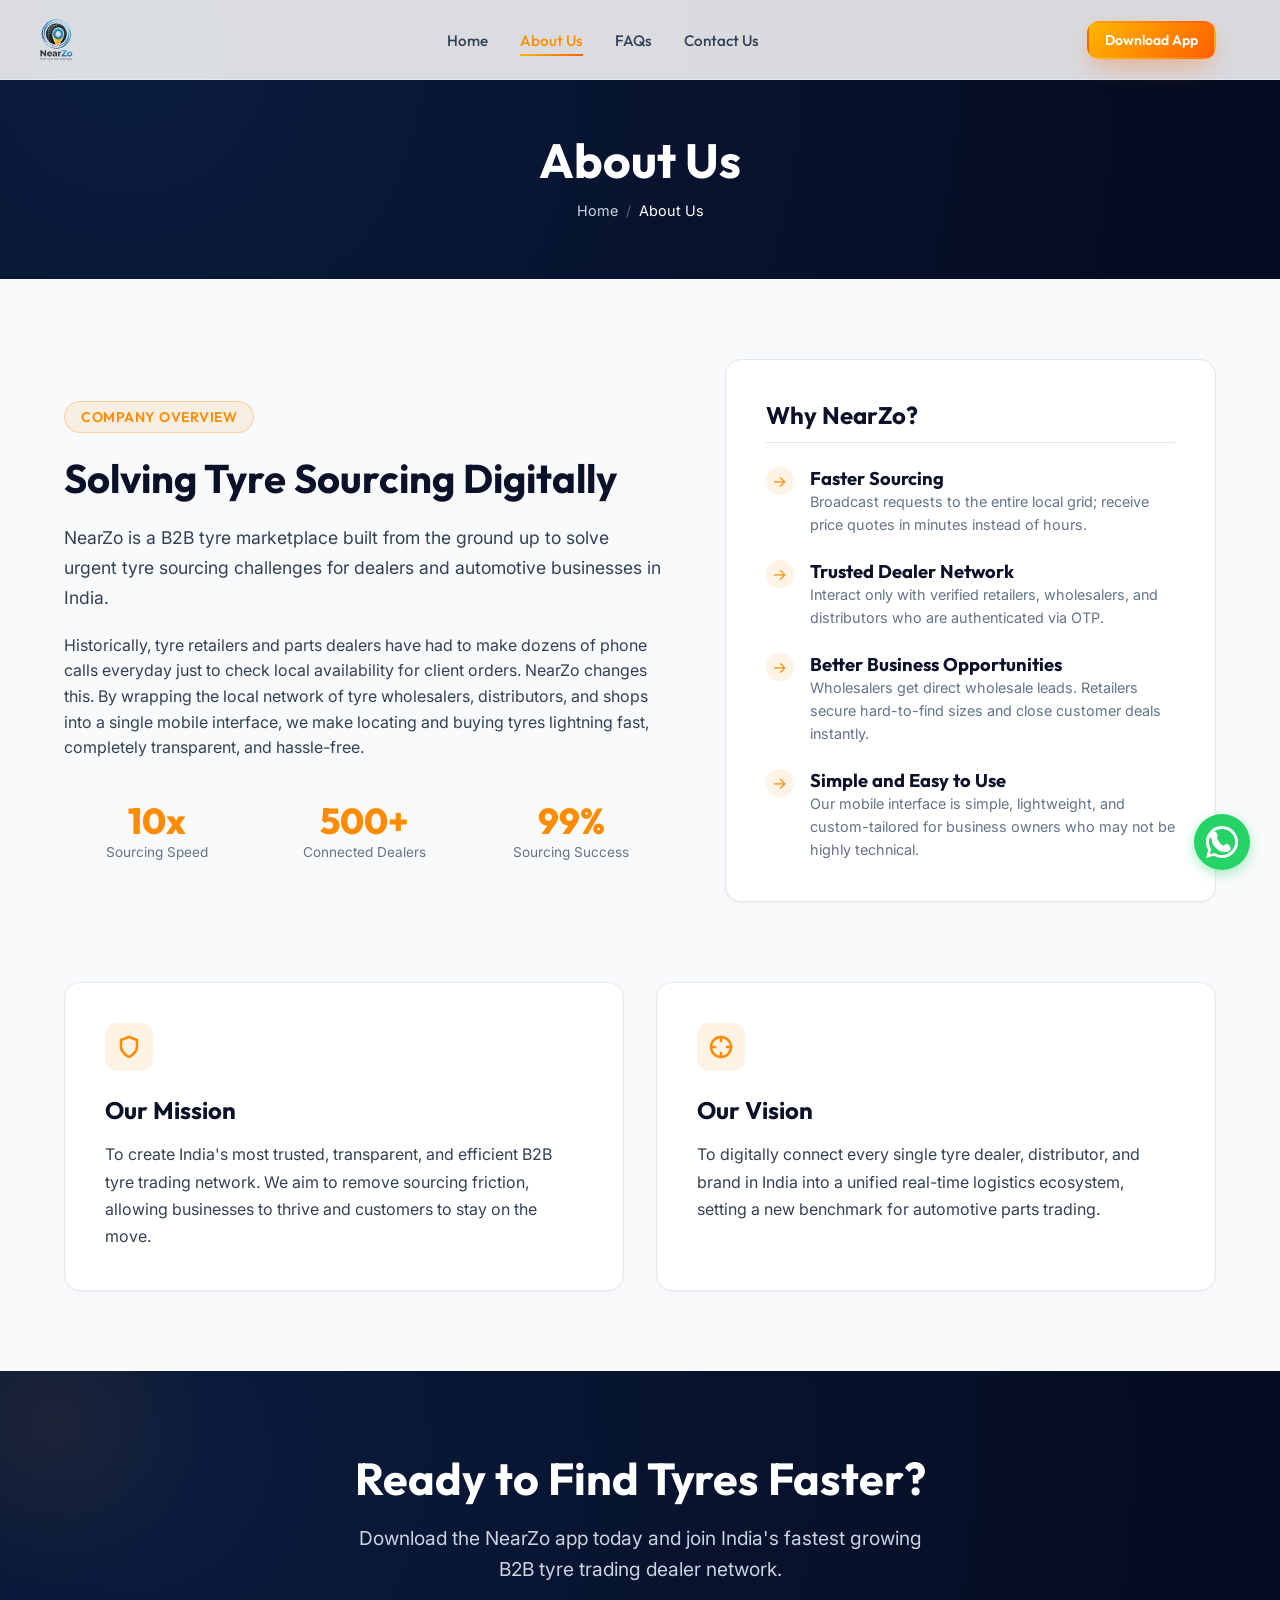
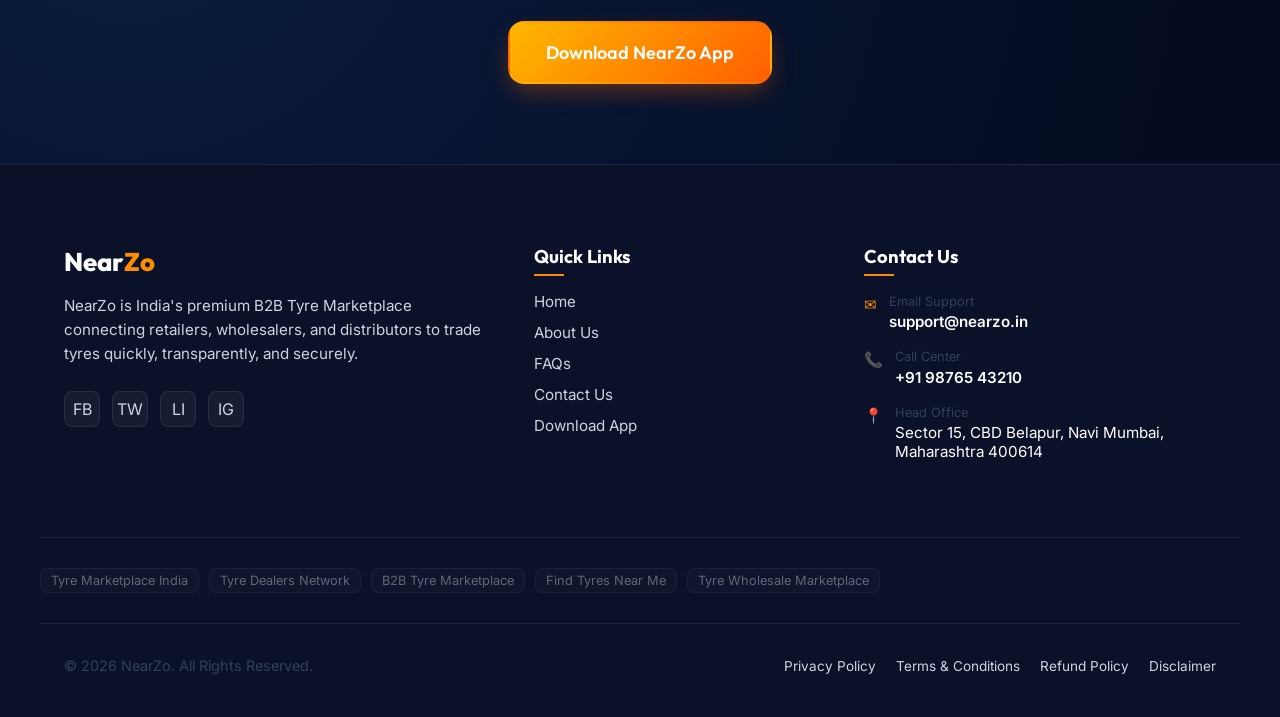
==== about.html @ 13059431 "Initial commit of NearZo B2B Tyre Marketplace website" ====
<!DOCTYPE html>
<html lang="en">
<head>
  <meta charset="UTF-8">
  <meta name="viewport" content="width=device-width, initial-scale=1.0">
  <title>About Us - NearZo B2B Tyre & Automotive Marketplace</title>
  
  <!-- SEO Meta Tags -->
  <meta name="description" content="Learn more about NearZo, India's most trusted B2B tyre trading marketplace. Read about our mission, vision, and how we are digitizing the tyre sourcing network.">
  <meta name="keywords" content="About NearZo, B2B Tyre Marketplace, Tyre Dealers Network, India Tyre Sourcing, Tyre Wholesalers India">
  <meta name="author" content="NearZo">
  
  <!-- Favicon -->
  <link rel="icon" type="image/png" href="assets/favicon.png">
  
  <!-- Stylesheets -->
  <link rel="stylesheet" href="style.css">
</head>
<body>

  <!-- Header Navigation -->
  <header>
    <div class="container header-container">
      <a href="index.html" class="logo-wrapper" id="logo-nav-link">
        <img src="assets/logo.png" alt="NearZo Logo" class="logo-img">
      </a>
      
      <!-- Desktop Navigation Menu -->
      <ul class="nav-menu">
        <li><a href="index.html" class="nav-link">Home</a></li>
        <li><a href="about.html" class="nav-link active">About Us</a></li>
        <li><a href="faq.html" class="nav-link">FAQs</a></li>
        <li><a href="contact.html" class="nav-link">Contact Us</a></li>
      </ul>
      
      <!-- CTA Action Buttons -->
      <div class="nav-actions">
        <a href="download.html" class="btn btn-primary btn-sm">Download App</a>
        <button class="hamburger" aria-label="Toggle Menu">
          <span></span>
          <span></span>
          <span></span>
        </button>
      </div>
    </div>
  </header>

  <!-- Mobile Drawer Menu Overlay -->
  <div class="overlay"></div>
  <div class="mobile-drawer">
    <ul class="mobile-nav">
      <li><a href="index.html" class="mobile-nav-link">Home</a></li>
      <li><a href="about.html" class="mobile-nav-link active">About Us</a></li>
      <li><a href="faq.html" class="mobile-nav-link">FAQs</a></li>
      <li><a href="contact.html" class="mobile-nav-link">Contact Us</a></li>
      <li><a href="privacy.html" class="mobile-nav-link">Privacy Policy</a></li>
      <li><a href="terms.html" class="mobile-nav-link">Terms & Conditions</a></li>
    </ul>
    <div class="mobile-actions">
      <a href="https://drive.google.com/file/d/1KY9a7E-q0NbKFfAXznCwFnb-aPPWeFNE/view?usp=sharing" target="_blank" class="btn btn-primary">Download APK</a>
      <a href="contact.html" class="btn btn-secondary">Register as Dealer</a>
    </div>
  </div>

  <!-- Page Header -->
  <section class="page-header">
    <div class="container">
      <h1>About Us</h1>
      <div class="page-breadcrumbs">
        <a href="index.html">Home</a>
        <span>/</span>
        <a href="about.html" style="color: #FFF; pointer-events: none;">About Us</a>
      </div>
    </div>
  </section>

  <!-- Subpage Main Content -->
  <section class="subpage-container">
    <div class="container">
      
      <!-- Overview Grid -->
      <div class="about-overview-grid">
        <div>
          <span class="badge">Company Overview</span>
          <h2 style="font-size:2.5rem; margin-bottom: 20px;">Solving Tyre Sourcing Digitally</h2>
          <p style="font-size: 1.1rem; margin-bottom: 20px; line-height: 1.7;">
            NearZo is a B2B tyre marketplace built from the ground up to solve urgent tyre sourcing challenges for dealers and automotive businesses in India.
          </p>
          <p style="color: var(--text-medium); margin-bottom: 24px;">
            Historically, tyre retailers and parts dealers have had to make dozens of phone calls everyday just to check local availability for client orders. NearZo changes this. By wrapping the local network of tyre wholesalers, distributors, and shops into a single mobile interface, we make locating and buying tyres lightning fast, completely transparent, and hassle-free.
          </p>
          
          <div class="about-stats">
            <div class="stat-item">
              <div class="stat-value">10x</div>
              <div class="stat-label">Sourcing Speed</div>
            </div>
            <div class="stat-item">
              <div class="stat-value">500+</div>
              <div class="stat-label">Connected Dealers</div>
            </div>
            <div class="stat-item">
              <div class="stat-value">99%</div>
              <div class="stat-label">Sourcing Success</div>
            </div>
          </div>
        </div>
        
        <!-- Core Values Box -->
        <div class="about-features-panel">
          <h3 style="font-size:1.5rem; margin-bottom: 24px; border-bottom: 1px solid var(--border-color); padding-bottom: 12px;">Why NearZo?</h3>
          <ul class="benefits-list">
            <li class="benefit-list-item">
              <div class="benefit-check" style="background-color: rgba(255, 140, 0, 0.1); color: var(--primary-orange);">→</div>
              <div class="benefit-text">
                <h4 style="font-family:'Outfit'; font-size:1.15rem; font-weight:700;">Faster Sourcing</h4>
                <p style="font-size: 0.9rem;">Broadcast requests to the entire local grid; receive price quotes in minutes instead of hours.</p>
              </div>
            </li>
            <li class="benefit-list-item">
              <div class="benefit-check" style="background-color: rgba(255, 140, 0, 0.1); color: var(--primary-orange);">→</div>
              <div class="benefit-text">
                <h4 style="font-family:'Outfit'; font-size:1.15rem; font-weight:700;">Trusted Dealer Network</h4>
                <p style="font-size: 0.9rem;">Interact only with verified retailers, wholesalers, and distributors who are authenticated via OTP.</p>
              </div>
            </li>
            <li class="benefit-list-item">
              <div class="benefit-check" style="background-color: rgba(255, 140, 0, 0.1); color: var(--primary-orange);">→</div>
              <div class="benefit-text">
                <h4 style="font-family:'Outfit'; font-size:1.15rem; font-weight:700;">Better Business Opportunities</h4>
                <p style="font-size: 0.9rem;">Wholesalers get direct wholesale leads. Retailers secure hard-to-find sizes and close customer deals instantly.</p>
              </div>
            </li>
            <li class="benefit-list-item">
              <div class="benefit-check" style="background-color: rgba(255, 140, 0, 0.1); color: var(--primary-orange);">→</div>
              <div class="benefit-text">
                <h4 style="font-family:'Outfit'; font-size:1.15rem; font-weight:700;">Simple and Easy to Use</h4>
                <p style="font-size: 0.9rem;">Our mobile interface is simple, lightweight, and custom-tailored for business owners who may not be highly technical.</p>
              </div>
            </li>
          </ul>
        </div>
      </div>
      
      <!-- Mission and Vision Grids -->
      <div class="vision-mission-grid">
        <!-- Mission Card -->
        <div class="vision-card">
          <div class="vision-card-icon">
            <svg width="24" height="24" viewBox="0 0 24 24" fill="none" stroke="currentColor" stroke-width="2.5" stroke-linecap="round" stroke-linejoin="round"><path d="M12 22s8-4 8-10V5l-8-3-8 3v7c0 6 8 10 8 10z"></path></svg>
          </div>
          <h3>Our Mission</h3>
          <p style="line-height:1.7; color: var(--text-medium);">
            To create India's most trusted, transparent, and efficient B2B tyre trading network. We aim to remove sourcing friction, allowing businesses to thrive and customers to stay on the move.
          </p>
        </div>
        
        <!-- Vision Card -->
        <div class="vision-card">
          <div class="vision-card-icon">
            <svg width="24" height="24" viewBox="0 0 24 24" fill="none" stroke="currentColor" stroke-width="2.5" stroke-linecap="round" stroke-linejoin="round"><circle cx="12" cy="12" r="10"></circle><line x1="22" y1="12" x2="18" y2="12"></line><line x1="6" y1="12" x2="2" y2="12"></line><line x1="12" y1="6" x2="12" y2="2"></line><line x1="12" y1="22" x2="12" y2="18"></line></svg>
          </div>
          <h3>Our Vision</h3>
          <p style="line-height:1.7; color: var(--text-medium);">
            To digitally connect every single tyre dealer, distributor, and brand in India into a unified real-time logistics ecosystem, setting a new benchmark for automotive parts trading.
          </p>
        </div>
      </div>
      
    </div>
  </section>

  <!-- Ready to Find Tyres Banner -->
  <section class="bottom-cta">
    <div class="container">
      <h2>Ready to Find Tyres Faster?</h2>
      <p>Download the NearZo app today and join India's fastest growing B2B tyre trading dealer network.</p>
      <a href="https://drive.google.com/file/d/1KY9a7E-q0NbKFfAXznCwFnb-aPPWeFNE/view?usp=sharing" target="_blank" class="btn btn-primary btn-lg">
        Download NearZo App
      </a>
    </div>
  </section>

  <!-- Footer -->
  <footer>
    <div class="container footer-grid">
      <div class="footer-col">
        <a href="index.html" class="logo-wrapper">
          <span style="font-family:'Outfit'; font-weight:800; color:#FFF; font-size:1.6rem;">Near<span style="color:var(--primary-orange);">Zo</span></span>
        </a>
        <p class="footer-desc">
          NearZo is India's premium B2B Tyre Marketplace connecting retailers, wholesalers, and distributors to trade tyres quickly, transparently, and securely.
        </p>
        <div class="footer-socials">
          <a href="#" class="social-icon" aria-label="Facebook">FB</a>
          <a href="#" class="social-icon" aria-label="Twitter">TW</a>
          <a href="#" class="social-icon" aria-label="LinkedIn">LI</a>
          <a href="#" class="social-icon" aria-label="Instagram">IG</a>
        </div>
      </div>
      
      <div class="footer-col">
        <h3>Quick Links</h3>
        <ul class="footer-links">
          <li class="footer-link"><a href="index.html">Home</a></li>
          <li class="footer-link"><a href="about.html">About Us</a></li>
          <li class="footer-link"><a href="faq.html">FAQs</a></li>
          <li class="footer-link"><a href="contact.html">Contact Us</a></li>
          <li class="footer-link"><a href="download.html">Download App</a></li>
        </ul>
      </div>
      
      <div class="footer-col">
        <h3>Contact Us</h3>
        <div class="footer-contact-item">
          <span class="footer-contact-icon">✉</span>
          <div>
            <p style="font-size: 0.8rem; margin:0;">Email Support</p>
            <a href="mailto:support@nearzo.in" style="font-size:0.95rem; font-weight:600; color:#FFF;">support@nearzo.in</a>
          </div>
        </div>
        <div class="footer-contact-item">
          <span class="footer-contact-icon">📞</span>
          <div>
            <p style="font-size: 0.8rem; margin:0;">Call Center</p>
            <a href="tel:+919876543210" style="font-size:0.95rem; font-weight:600; color:#FFF;">+91 98765 43210</a>
          </div>
        </div>
        <div class="footer-contact-item">
          <span class="footer-contact-icon">📍</span>
          <div>
            <p style="font-size: 0.8rem; margin:0;">Head Office</p>
            <span style="font-size:0.95rem; color:#FFF;">Sector 15, CBD Belapur, Navi Mumbai, Maharashtra 400614</span>
          </div>
        </div>
      </div>
    </div>
    
    <div class="container footer-seo-keywords">
      <span class="seo-tag">Tyre Marketplace India</span>
      <span class="seo-tag">Tyre Dealers Network</span>
      <span class="seo-tag">B2B Tyre Marketplace</span>
      <span class="seo-tag">Find Tyres Near Me</span>
      <span class="seo-tag">Tyre Wholesale Marketplace</span>
    </div>
    
    <div class="container footer-bottom">
      <p>© 2026 NearZo. All Rights Reserved.</p>
      <div class="footer-legal-inline">
        <a href="privacy.html" class="footer-link" style="font-size: 0.85rem;">Privacy Policy</a>
        <a href="terms.html" class="footer-link" style="font-size: 0.85rem;">Terms & Conditions</a>
        <a href="refund.html" class="footer-link" style="font-size: 0.85rem;">Refund Policy</a>
        <a href="disclaimer.html" class="footer-link" style="font-size: 0.85rem;">Disclaimer</a>
      </div>
    </div>
  </footer>

  <!-- Floating WhatsApp Chat Button -->
  <a href="https://wa.me/919876543210?text=Hi%20NearZo%2C%20I%20am%20interested%20in%20registering%20as%20a%20tyre%20dealer." class="whatsapp-chat-btn" target="_blank" aria-label="Chat with NearZo on WhatsApp">
    <svg width="32" height="32" viewBox="0 0 24 24" fill="currentColor" style="display:block; margin:auto;">
      <path d="M12 0a12 12 0 0 0-10.4 18l-1.6 6 6.1-1.6A12 12 0 1 0 12 0zm0 21.8a9.8 9.8 0 0 1-5-1.4l-.4-.2-3.7 1 1-3.6-.2-.4A9.8 9.8 0 1 1 12 21.8zm5.4-7.5c-.3-.2-1.7-.8-2-.9-.3-.1-.5-.2-.7.1-.2.3-.8 1-.9 1.2-.2.2-.3.2-.6.1A8 8 0 0 1 9.3 11c-.7-1.2-1.1-2.6-1.1-2.6.2-.2.5-.5.6-.7v-.6c-.1-.3-.7-1.7-1-2.3-.3-.6-.6-.5-.8-.5H6c-.2 0-.6.1-.9.4A2.7 2.7 0 0 0 4.2 9.6c0 1.9.9 3.8 1 4 0 .2 2.6 4.1 6.5 5.7h1.4c1 .3 2.1.2 2.8.1.7-.1 2-.8 2.3-1.6.3-.8.3-1.5.2-1.6 0-.2-.2-.3-.5-.4z"/>
    </svg>
  </a>

  <!-- Sticky Bottom Download Bar (Mobile Only) -->
  <div class="mobile-download-sticky-bar">
    <div class="sticky-bar-info">
      <div class="sticky-bar-icon">N</div>
      <div class="sticky-bar-text">
        <h4>NearZo App</h4>
        <p>Get instant wholesale quotes</p>
      </div>
    </div>
    <div class="sticky-bar-actions">
      <a href="https://drive.google.com/file/d/1KY9a7E-q0NbKFfAXznCwFnb-aPPWeFNE/view?usp=sharing" target="_blank" class="btn btn-primary btn-sm" style="padding: 8px 16px;">Get App</a>
      <button class="sticky-bar-close-btn" aria-label="Close download bar">×</button>
    </div>
  </div>

  <!-- Scripts -->
  <script src="main.js"></script>
</body>
</html>
---- style.css ----
/* 
   NearZo B2B Tyre Marketplace Website
   Core Style Sheet
   Designed for premium tech startup look.
*/

/* --- Google Fonts Import --- */
@import url('https://fonts.googleapis.com/css2?family=Inter:wght@300;400;500;600;700&family=Outfit:wght@400;500;600;700;800&display=swap');

/* --- Design Tokens --- */
:root {
  /* Colors */
  --primary-orange: #FF8C00;
  --primary-orange-hover: #FF6A00;
  --primary-orange-gradient: linear-gradient(135deg, #FFB800 0%, #FF5E00 100%);
  --secondary-amber: #FFA500;
  
  --dark-navy: #0A1128;
  --dark-navy-card: #121C3E;
  --dark-navy-card-hover: #182652;
  --dark-navy-light: #1E2D5A;
  
  --bg-light: #F8FAFC;
  --bg-white: #FFFFFF;
  --bg-card-light: #FFFFFF;
  
  --text-dark: #0F172A;
  --text-medium: #334155;
  --text-muted: #64748B;
  --text-light: #FFFFFF;
  --text-light-muted: #CBD5E1;
  
  --success: #10B981;
  --info: #3B82F6;
  
  /* Borders */
  --border-color: #E2E8F0;
  --border-light: rgba(255, 255, 255, 0.08);
  --border-orange: rgba(255, 140, 0, 0.3);
  
  /* Radii */
  --radius-lg: 16px;
  --radius-md: 12px;
  --radius-sm: 8px;
  --radius-full: 9999px;
  
  /* Shadows */
  --shadow-sm: 0 1px 2px 0 rgba(0, 0, 0, 0.05);
  --shadow-md: 0 4px 6px -1px rgba(0, 0, 0, 0.08), 0 2px 4px -1px rgba(0, 0, 0, 0.04);
  --shadow-lg: 0 10px 25px -5px rgba(0, 0, 0, 0.1), 0 8px 10px -6px rgba(0, 0, 0, 0.05);
  --shadow-orange: 0 10px 25px -5px rgba(255, 94, 0, 0.4);
  --shadow-dark: 0 20px 40px -15px rgba(0, 0, 0, 0.5);
  
  /* Transitions */
  --transition: all 0.3s cubic-bezier(0.4, 0, 0.2, 1);
  --transition-fast: all 0.15s ease;
  
  /* Layout */
  --container-width: 1200px;
  --header-height: 80px;
}

/* --- Base & Reset Rules --- */
*, *::before, *::after {
  box-sizing: border-box;
  margin: 0;
  padding: 0;
}

html {
  scroll-behavior: smooth;
  font-family: 'Inter', sans-serif;
  color: var(--text-dark);
  background-color: var(--bg-light);
  -webkit-font-smoothing: antialiased;
  -moz-osx-font-smoothing: grayscale;
}

body {
  min-height: 100vh;
  display: flex;
  flex-direction: column;
}

h1, h2, h3, h4, h5, h6 {
  font-family: 'Outfit', sans-serif;
  color: var(--dark-navy);
  font-weight: 700;
  line-height: 1.25;
}

p {
  line-height: 1.6;
  color: var(--text-medium);
}

a {
  text-decoration: none;
  color: inherit;
  transition: var(--transition-fast);
}

img, svg {
  max-width: 100%;
  height: auto;
  display: block;
}

/* Custom Scrollbar */
::-webkit-scrollbar {
  width: 10px;
}

::-webkit-scrollbar-track {
  background: var(--bg-light);
}

::-webkit-scrollbar-thumb {
  background: var(--text-muted);
  border-radius: var(--radius-full);
  border: 2px solid var(--bg-light);
}

::-webkit-scrollbar-thumb:hover {
  background: var(--primary-orange);
}

/* --- Utility Classes --- */
.container {
  width: 100%;
  max-width: var(--container-width);
  margin: 0 auto;
  padding: 0 24px;
}

.section-padding {
  padding: 100px 0;
}

@media (max-width: 768px) {
  .section-padding {
    padding: 60px 0;
  }
}

.text-center {
  text-align: center;
}

.gradient-text {
  background: var(--primary-orange-gradient);
  -webkit-background-clip: text;
  -webkit-text-fill-color: transparent;
  background-clip: text;
  display: inline-block;
}

.badge {
  display: inline-flex;
  align-items: center;
  gap: 8px;
  background-color: rgba(255, 140, 0, 0.1);
  color: var(--primary-orange);
  padding: 6px 16px;
  border-radius: var(--radius-full);
  font-family: 'Outfit', sans-serif;
  font-weight: 600;
  font-size: 0.875rem;
  letter-spacing: 0.5px;
  border: 1px solid var(--border-orange);
  margin-bottom: 20px;
  text-transform: uppercase;
}

/* Buttons */
.btn {
  display: inline-flex;
  align-items: center;
  justify-content: center;
  gap: 10px;
  padding: 14px 28px;
  font-family: 'Outfit', sans-serif;
  font-weight: 600;
  font-size: 1rem;
  border-radius: var(--radius-md);
  border: 2px solid transparent;
  cursor: pointer;
  transition: var(--transition);
  text-align: center;
}

.btn-primary {
  background: var(--primary-orange-gradient);
  color: var(--text-light);
  box-shadow: var(--shadow-orange);
}

.btn-primary:hover {
  transform: translateY(-2px);
  box-shadow: 0 12px 30px -5px rgba(255, 94, 0, 0.6);
}

.btn-secondary {
  background-color: transparent;
  border-color: var(--primary-orange);
  color: var(--primary-orange);
}

.btn-secondary:hover {
  background-color: rgba(255, 140, 0, 0.05);
  transform: translateY(-2px);
}

.btn-dark {
  background-color: var(--dark-navy);
  color: var(--text-light);
  border-color: var(--border-light);
}

.btn-dark:hover {
  background-color: var(--dark-navy-card-hover);
  transform: translateY(-2px);
}

.btn-outline-white {
  background-color: transparent;
  border-color: var(--text-light);
  color: var(--text-light);
}

.btn-outline-white:hover {
  background-color: var(--text-light);
  color: var(--dark-navy);
  transform: translateY(-2px);
}

.btn-sm {
  padding: 8px 16px;
  font-size: 0.875rem;
}

.btn-lg {
  padding: 18px 36px;
  font-size: 1.125rem;
  border-radius: var(--radius-lg);
}

/* --- Header & Navigation --- */
header {
  position: fixed;
  top: 0;
  left: 0;
  width: 100%;
  height: var(--header-height);
  background-color: rgba(255, 255, 255, 0.85);
  backdrop-filter: blur(12px);
  -webkit-backdrop-filter: blur(12px);
  border-bottom: 1px solid var(--border-color);
  z-index: 1000;
  transition: var(--transition);
}

header.scrolled {
  height: 70px;
  background-color: var(--bg-white);
  box-shadow: var(--shadow-md);
}

.header-container {
  display: flex;
  align-items: center;
  justify-content: space-between;
  height: 100%;
}

.logo-wrapper {
  display: flex;
  align-items: center;
  gap: 10px;
}

.logo-img {
  height: 125px;
  width: auto;
  margin: -35px -35px;
  object-fit: contain;
}

header.scrolled .logo-img {
  height: 110px;
  margin: -30px -30px;
}

.nav-menu {
  display: flex;
  align-items: center;
  gap: 32px;
  list-style: none;
}

.nav-link {
  font-family: 'Outfit', sans-serif;
  font-weight: 500;
  color: var(--text-medium);
  font-size: 0.95rem;
  position: relative;
}

.nav-link:hover, .nav-link.active {
  color: var(--primary-orange);
}

.nav-link::after {
  content: '';
  position: absolute;
  bottom: -6px;
  left: 0;
  width: 0;
  height: 2px;
  background: var(--primary-orange-gradient);
  transition: var(--transition);
}

.nav-link:hover::after, .nav-link.active::after {
  width: 100%;
}

.nav-actions {
  display: flex;
  align-items: center;
  gap: 16px;
}

/* Mobile Hamburger Menu */
.hamburger {
  display: none;
  flex-direction: column;
  justify-content: space-between;
  width: 24px;
  height: 18px;
  background: transparent;
  border: none;
  cursor: pointer;
  z-index: 1002;
}

.hamburger span {
  width: 100%;
  height: 2px;
  background-color: var(--dark-navy);
  border-radius: var(--radius-full);
  transition: var(--transition);
}

/* Sliding Mobile Navigation Drawer */
.mobile-drawer {
  position: fixed;
  top: 0;
  right: -100%;
  width: 80%;
  max-width: 380px;
  height: 100vh;
  background-color: var(--bg-white);
  box-shadow: -10px 0 30px rgba(0,0,0,0.15);
  z-index: 1001;
  padding: 100px 32px 40px;
  display: flex;
  flex-direction: column;
  justify-content: space-between;
  transition: right 0.4s cubic-bezier(0.4, 0, 0.2, 1);
}

.mobile-drawer.open {
  right: 0;
}

.mobile-nav {
  display: flex;
  flex-direction: column;
  gap: 24px;
  list-style: none;
}

.mobile-nav-link {
  font-family: 'Outfit', sans-serif;
  font-size: 1.25rem;
  font-weight: 600;
  color: var(--dark-navy);
  display: block;
}

.mobile-nav-link:hover, .mobile-nav-link.active {
  color: var(--primary-orange);
}

.mobile-actions {
  display: flex;
  flex-direction: column;
  gap: 16px;
}

.overlay {
  position: fixed;
  top: 0;
  left: 0;
  width: 100%;
  height: 100vh;
  background-color: rgba(10, 17, 40, 0.6);
  backdrop-filter: blur(4px);
  z-index: 1000;
  opacity: 0;
  visibility: hidden;
  transition: var(--transition);
}

.overlay.active {
  opacity: 1;
  visibility: visible;
}

/* Header Hamburger Animation */
.hamburger.open span:nth-child(1) {
  transform: translateY(8px) rotate(45deg);
}

.hamburger.open span:nth-child(2) {
  opacity: 0;
}

.hamburger.open span:nth-child(3) {
  transform: translateY(-8px) rotate(-45deg);
}

/* --- Hero Section --- */
.hero {
  position: relative;
  background: radial-gradient(circle at 10% 20%, rgba(10, 28, 62, 1) 0%, rgba(5, 12, 33, 1) 90.1%);
  padding-top: calc(var(--header-height) + 60px);
  padding-bottom: 100px;
  overflow: hidden;
}

.hero::before {
  content: '';
  position: absolute;
  top: -200px;
  right: -200px;
  width: 600px;
  height: 600px;
  background: radial-gradient(circle, rgba(255, 140, 0, 0.12) 0%, transparent 70%);
  border-radius: var(--radius-full);
  pointer-events: none;
}

.hero::after {
  content: '';
  position: absolute;
  bottom: -150px;
  left: -150px;
  width: 500px;
  height: 500px;
  background: radial-gradient(circle, rgba(255, 184, 0, 0.08) 0%, transparent 70%);
  border-radius: var(--radius-full);
  pointer-events: none;
}

.hero-grid {
  display: grid;
  grid-template-columns: 1.1fr 0.9fr;
  gap: 48px;
  align-items: center;
}

.hero-content {
  color: var(--text-light);
  z-index: 2;
}

.hero-tagline {
  color: var(--secondary-amber);
  font-weight: 600;
  text-transform: uppercase;
  letter-spacing: 1.5px;
  font-size: 0.875rem;
  margin-bottom: 16px;
  display: block;
}

.hero h1 {
  color: var(--text-light);
  font-size: 3.5rem;
  line-height: 1.15;
  margin-bottom: 24px;
}

.hero h1 span {
  position: relative;
}

.hero-subheading {
  font-size: 1.2rem;
  color: var(--text-light-muted);
  margin-bottom: 40px;
  max-width: 580px;
}

.hero-ctas {
  display: flex;
  gap: 16px;
  flex-wrap: wrap;
}

/* Pure CSS App Mockup (High Fidelity) */
.hero-visual {
  display: flex;
  justify-content: center;
  align-items: center;
  position: relative;
  z-index: 2;
}

.phone-mockup {
  width: 300px;
  height: 600px;
  background-color: #010101;
  border-radius: 40px;
  border: 10px solid #2d3748;
  box-shadow: var(--shadow-dark), 0 0 0 2px rgba(255, 255, 255, 0.1);
  position: relative;
  overflow: hidden;
  display: flex;
  flex-direction: column;
}

.phone-notch {
  width: 120px;
  height: 20px;
  background-color: #2d3748;
  position: absolute;
  top: 0;
  left: 50%;
  transform: translateX(-50%);
  border-bottom-left-radius: 12px;
  border-bottom-right-radius: 12px;
  z-index: 10;
}

.phone-screen {
  flex: 1;
  background-color: #0F172A;
  display: flex;
  flex-direction: column;
  padding: 30px 16px 16px;
  font-family: 'Inter', sans-serif;
  overflow: hidden;
  position: relative;
}

/* App Header */
.app-header {
  display: flex;
  align-items: center;
  justify-content: space-between;
  margin-bottom: 16px;
}

.app-logo {
  height: 20px;
}

.app-status {
  width: 8px;
  height: 8px;
  background-color: var(--success);
  border-radius: var(--radius-full);
  box-shadow: 0 0 8px var(--success);
}

/* App Sourcing Request Card */
.app-sourcing-card {
  background-color: #1E293B;
  border-radius: var(--radius-md);
  padding: 12px;
  border: 1px solid rgba(255, 255, 255, 0.08);
  margin-bottom: 12px;
}

.app-card-title {
  font-size: 0.75rem;
  color: var(--primary-orange);
  font-weight: 700;
  text-transform: uppercase;
  margin-bottom: 6px;
}

.app-tyre-details {
  font-family: 'Outfit', sans-serif;
  font-size: 0.95rem;
  color: var(--text-light);
  font-weight: 600;
  margin-bottom: 4px;
}

.app-tyre-meta {
  font-size: 0.7rem;
  color: var(--text-light-muted);
}

/* App Quote Items (Live updating effect) */
.app-quotes-list {
  display: flex;
  flex-direction: column;
  gap: 8px;
}

.app-quote-item {
  background-color: #121C3E;
  border-radius: var(--radius-sm);
  padding: 8px 10px;
  display: flex;
  align-items: center;
  justify-content: space-between;
  border: 1px solid rgba(255, 140, 0, 0.15);
  animation: appQuotePulse 4s infinite alternate;
}

.app-quote-item:nth-child(2) {
  animation-delay: 1.5s;
}

.app-quote-item:nth-child(3) {
  animation-delay: 3s;
}

.app-quote-left {
  display: flex;
  flex-direction: column;
}

.app-dealer-name {
  font-size: 0.75rem;
  font-weight: 600;
  color: var(--text-light);
}

.app-dealer-loc {
  font-size: 0.65rem;
  color: var(--text-light-muted);
}

.app-quote-right {
  text-align: right;
}

.app-price {
  font-size: 0.85rem;
  font-weight: 700;
  color: #FFA500;
}

.app-action-badge {
  font-size: 0.6rem;
  background-color: rgba(16, 185, 129, 0.2);
  color: #10B981;
  padding: 2px 6px;
  border-radius: 4px;
  font-weight: 600;
}

/* Decorative visual background circle */
.radar-bg {
  position: absolute;
  width: 440px;
  height: 440px;
  border: 1px dashed rgba(255, 140, 0, 0.25);
  border-radius: var(--radius-full);
  z-index: 1;
  animation: spin 60s linear infinite;
  display: flex;
  align-items: center;
  justify-content: center;
}

.radar-bg::after {
  content: '';
  width: 320px;
  height: 320px;
  border: 1px solid rgba(255, 255, 255, 0.08);
  border-radius: var(--radius-full);
}

/* Animations */
@keyframes spin {
  from { transform: rotate(0deg); }
  to { transform: rotate(360deg); }
}

@keyframes appQuotePulse {
  0% { transform: scale(1); border-color: rgba(255, 140, 0, 0.15); }
  50% { transform: scale(1.02); border-color: rgba(255, 140, 0, 0.5); box-shadow: 0 0 10px rgba(255, 140, 0, 0.2); }
  100% { transform: scale(1); border-color: rgba(255, 140, 0, 0.15); }
}

@media (max-width: 992px) {
  .hero {
    padding-top: calc(var(--header-height) + 40px);
    padding-bottom: 60px;
  }
  
  .hero-grid {
    grid-template-columns: 1fr;
    gap: 40px;
    text-align: center;
  }
  
  .hero-subheading {
    margin-left: auto;
    margin-right: auto;
  }
  
  .hero-ctas {
    justify-content: center;
  }
  
  .radar-bg {
    width: 340px;
    height: 340px;
  }
}

@media (max-width: 576px) {
  .hero h1 {
    font-size: 2.5rem;
  }
}

/* --- Features Section --- */
.features-section {
  background-color: var(--bg-white);
}

.section-header {
  max-width: 650px;
  margin: 0 auto 60px;
}

.section-header h2 {
  font-size: 2.5rem;
  margin-bottom: 16px;
}

.section-header p {
  color: var(--text-muted);
  font-size: 1.1rem;
}

.features-grid {
  display: grid;
  grid-template-columns: repeat(auto-fit, minmax(220px, 1fr));
  gap: 24px;
}

.feature-card {
  background-color: var(--bg-light);
  border: 1px solid var(--border-color);
  border-radius: var(--radius-lg);
  padding: 32px 24px;
  transition: var(--transition);
  height: 100%;
  position: relative;
  overflow: hidden;
}

.feature-card::before {
  content: '';
  position: absolute;
  top: 0;
  left: 0;
  width: 4px;
  height: 0;
  background: var(--primary-orange-gradient);
  transition: var(--transition);
}

.feature-card:hover {
  transform: translateY(-6px);
  box-shadow: var(--shadow-lg);
  border-color: transparent;
}

.feature-card:hover::before {
  height: 100%;
}

.feature-icon-wrapper {
  width: 56px;
  height: 56px;
  background: rgba(255, 140, 0, 0.1);
  color: var(--primary-orange);
  border-radius: var(--radius-md);
  display: flex;
  align-items: center;
  justify-content: center;
  margin-bottom: 24px;
  transition: var(--transition);
}

.feature-card:hover .feature-icon-wrapper {
  background: var(--primary-orange-gradient);
  color: var(--text-light);
  transform: scale(1.05);
}

.feature-card h3 {
  font-size: 1.25rem;
  margin-bottom: 12px;
}

.feature-card p {
  font-size: 0.95rem;
  color: var(--text-medium);
}

/* --- How It Works --- */
.how-it-works-section {
  background-color: var(--bg-light);
  position: relative;
}

.steps-timeline {
  display: grid;
  grid-template-columns: repeat(5, 1fr);
  gap: 24px;
  position: relative;
  margin-top: 40px;
}

.steps-timeline::before {
  content: '';
  position: absolute;
  top: 36px;
  left: 10%;
  width: 80%;
  height: 2px;
  background-color: var(--border-color);
  z-index: 1;
}

.step-item {
  position: relative;
  z-index: 2;
  text-align: center;
}

.step-number-badge {
  width: 48px;
  height: 48px;
  border-radius: var(--radius-full);
  background-color: var(--bg-white);
  border: 3px solid var(--border-color);
  color: var(--text-muted);
  font-family: 'Outfit', sans-serif;
  font-weight: 700;
  font-size: 1.25rem;
  display: flex;
  align-items: center;
  justify-content: center;
  margin: 0 auto 24px;
  transition: var(--transition);
}

.step-item:hover .step-number-badge {
  background: var(--primary-orange-gradient);
  color: var(--text-light);
  border-color: transparent;
  transform: scale(1.1);
  box-shadow: 0 0 0 6px rgba(255, 140, 0, 0.15);
}

.step-item h3 {
  font-size: 1.15rem;
  margin-bottom: 8px;
}

.step-item p {
  font-size: 0.9rem;
  color: var(--text-muted);
  padding: 0 8px;
}

@media (max-width: 992px) {
  .steps-timeline {
    grid-template-columns: 1fr;
    gap: 40px;
  }
  
  .steps-timeline::before {
    display: none;
  }
  
  .step-item {
    display: flex;
    text-align: left;
    gap: 20px;
    align-items: flex-start;
  }
  
  .step-number-badge {
    margin: 0;
    flex-shrink: 0;
  }
  
  .step-item h3 {
    margin-top: 8px;
  }
}

/* --- Benefits Section --- */
.benefits-section {
  background-color: var(--bg-white);
}

.benefits-layout {
  display: grid;
  grid-template-columns: 1fr 1fr;
  gap: 60px;
  align-items: center;
}

.benefits-visual {
  background: radial-gradient(circle at 10% 20%, rgba(10, 28, 62, 0.05) 0%, rgba(5, 12, 33, 0.02) 90.1%);
  border-radius: var(--radius-lg);
  padding: 40px;
  border: 1px solid var(--border-color);
}

.comparison-card {
  background-color: var(--bg-white);
  border-radius: var(--radius-md);
  padding: 24px;
  border-left: 4px solid var(--primary-orange);
  box-shadow: var(--shadow-md);
}

.comparison-item {
  display: flex;
  gap: 16px;
  margin-bottom: 20px;
}

.comparison-item:last-child {
  margin-bottom: 0;
}

.comparison-icon {
  flex-shrink: 0;
  width: 24px;
  height: 24px;
}

.benefits-list {
  display: flex;
  flex-direction: column;
  gap: 24px;
}

.benefit-list-item {
  display: flex;
  gap: 16px;
}

.benefit-check {
  width: 28px;
  height: 28px;
  background-color: rgba(16, 185, 129, 0.1);
  color: var(--success);
  border-radius: var(--radius-full);
  display: flex;
  align-items: center;
  justify-content: center;
  flex-shrink: 0;
}

.benefit-text h3 {
  font-size: 1.2rem;
  margin-bottom: 4px;
}

.benefit-text p {
  font-size: 0.95rem;
  color: var(--text-muted);
}

@media (max-width: 992px) {
  .benefits-layout {
    grid-template-columns: 1fr;
    gap: 40px;
  }
  .benefits-visual {
    order: 2;
  }
}

/* --- Coverage Section --- */
.coverage-section {
  background: var(--dark-navy);
  color: var(--text-light);
  overflow: hidden;
  position: relative;
}

.coverage-section h2, .coverage-section h3 {
  color: var(--text-light);
}

.coverage-grid {
  display: grid;
  grid-template-columns: 1fr 1fr;
  gap: 48px;
  align-items: center;
}

.coverage-cities {
  display: flex;
  flex-wrap: wrap;
  gap: 16px;
  margin: 32px 0;
}

.city-tag {
  background-color: rgba(255, 255, 255, 0.05);
  border: 1px solid var(--border-light);
  padding: 12px 24px;
  border-radius: var(--radius-full);
  font-family: 'Outfit', sans-serif;
  font-weight: 600;
  font-size: 1.1rem;
  transition: var(--transition);
  display: inline-flex;
  align-items: center;
  gap: 8px;
}

.city-tag::before {
  content: '';
  width: 8px;
  height: 8px;
  border-radius: var(--radius-full);
  background-color: var(--primary-orange);
  box-shadow: 0 0 8px var(--primary-orange);
}

.city-tag:hover {
  background-color: rgba(255, 140, 0, 0.1);
  border-color: var(--primary-orange);
  transform: scale(1.05);
}

.coverage-expansion {
  background-color: rgba(255, 184, 0, 0.08);
  border: 1px dashed rgba(255, 184, 0, 0.3);
  padding: 20px;
  border-radius: var(--radius-md);
  display: flex;
  align-items: center;
  gap: 16px;
  margin-top: 32px;
}

.radar-pulse-dot {
  position: relative;
  width: 16px;
  height: 16px;
  background-color: var(--secondary-amber);
  border-radius: var(--radius-full);
  flex-shrink: 0;
}

.radar-pulse-dot::after {
  content: '';
  position: absolute;
  width: 100%;
  height: 100%;
  background-color: var(--secondary-amber);
  border-radius: var(--radius-full);
  animation: pulse-ring 1.5s cubic-bezier(0.215, 0.610, 0.355, 1) infinite;
}

@keyframes pulse-ring {
  0% { transform: scale(0.35); opacity: 1; }
  100% { transform: scale(3); opacity: 0; }
}

.coverage-map-visual {
  display: flex;
  justify-content: center;
  position: relative;
}

/* Stylized Coverage Map Graphic */
.coverage-graphics-container {
  width: 100%;
  max-width: 420px;
  height: 320px;
  background: rgba(255, 255, 255, 0.02);
  border-radius: var(--radius-lg);
  border: 1px solid var(--border-light);
  position: relative;
  overflow: hidden;
}

.network-node {
  position: absolute;
  width: 10px;
  height: 10px;
  background-color: var(--primary-orange);
  border-radius: var(--radius-full);
}

.network-node-label {
  position: absolute;
  color: var(--text-light-muted);
  font-size: 0.65rem;
  font-weight: 500;
  transform: translateY(-16px);
  white-space: nowrap;
}

/* Lines connecting nodes */
.map-canvas-overlay {
  position: absolute;
  top: 0;
  left: 0;
  width: 100%;
  height: 100%;
  pointer-events: none;
}

@media (max-width: 992px) {
  .coverage-grid {
    grid-template-columns: 1fr;
    gap: 40px;
  }
}

/* --- Testimonials Section --- */
.testimonials-section {
  background-color: var(--bg-light);
}

.testimonials-grid {
  display: grid;
  grid-template-columns: repeat(auto-fit, minmax(320px, 1fr));
  gap: 32px;
}

.testimonial-card {
  background-color: var(--bg-white);
  border: 1px solid var(--border-color);
  border-radius: var(--radius-lg);
  padding: 36px;
  box-shadow: var(--shadow-sm);
  transition: var(--transition);
  display: flex;
  flex-direction: column;
  justify-content: space-between;
}

.testimonial-card:hover {
  transform: translateY(-4px);
  box-shadow: var(--shadow-md);
}

.testimonial-stars {
  display: flex;
  gap: 4px;
  color: #FFA500;
  margin-bottom: 20px;
}

.testimonial-quote {
  font-size: 1.05rem;
  line-height: 1.6;
  font-style: italic;
  margin-bottom: 24px;
  color: var(--text-medium);
}

.testimonial-author {
  display: flex;
  align-items: center;
  gap: 16px;
}

.author-avatar-placeholder {
  width: 48px;
  height: 48px;
  border-radius: var(--radius-full);
  background: var(--primary-orange-gradient);
  color: var(--text-light);
  display: flex;
  align-items: center;
  justify-content: center;
  font-weight: 700;
  font-family: 'Outfit', sans-serif;
}

.author-info h4 {
  font-size: 1rem;
  margin-bottom: 2px;
}

.author-info p {
  font-size: 0.85rem;
  color: var(--text-muted);
}

/* --- Bottom CTA Callout --- */
.bottom-cta {
  background: radial-gradient(circle at 10% 20%, rgba(10, 28, 62, 1) 0%, rgba(5, 12, 33, 1) 90.1%);
  padding: 80px 0;
  color: var(--text-light);
  position: relative;
  overflow: hidden;
  text-align: center;
}

.bottom-cta::before {
  content: '';
  position: absolute;
  top: -150px;
  left: -150px;
  width: 400px;
  height: 400px;
  background: radial-gradient(circle, rgba(255, 140, 0, 0.08) 0%, transparent 60%);
  border-radius: var(--radius-full);
}

.bottom-cta h2 {
  color: var(--text-light);
  font-size: 2.8rem;
  margin-bottom: 16px;
}

.bottom-cta p {
  color: var(--text-light-muted);
  font-size: 1.2rem;
  max-width: 600px;
  margin: 0 auto 36px;
}

/* --- General Page Headers (for subpages) --- */
.page-header {
  background: radial-gradient(circle at 10% 20%, rgba(10, 28, 62, 1) 0%, rgba(5, 12, 33, 1) 90.1%);
  padding: calc(var(--header-height) + 50px) 0 60px;
  color: var(--text-light);
  text-align: center;
}

.page-header h1 {
  color: var(--text-light);
  font-size: 3rem;
  margin-bottom: 12px;
}

.page-breadcrumbs {
  display: flex;
  justify-content: center;
  gap: 8px;
  color: var(--text-light-muted);
  font-size: 0.9rem;
}

.page-breadcrumbs a:hover {
  color: var(--primary-orange);
}

.page-breadcrumbs span {
  color: rgba(255, 255, 255, 0.3);
}

/* --- Subpage Content Layouts --- */
.subpage-container {
  padding: 80px 0;
  background-color: var(--bg-light);
}

/* About Us Layout */
.about-overview-grid {
  display: grid;
  grid-template-columns: 1.1fr 0.9fr;
  gap: 60px;
  align-items: center;
  margin-bottom: 80px;
}

.about-features-panel {
  background-color: var(--bg-white);
  border: 1px solid var(--border-color);
  border-radius: var(--radius-lg);
  padding: 40px;
  box-shadow: var(--shadow-sm);
}

.about-stats {
  display: grid;
  grid-template-columns: repeat(3, 1fr);
  gap: 20px;
  margin-top: 40px;
}

.stat-item {
  text-align: center;
}

.stat-value {
  font-family: 'Outfit', sans-serif;
  font-size: 2.25rem;
  font-weight: 800;
  color: var(--primary-orange);
  line-height: 1.1;
  margin-bottom: 4px;
}

.stat-label {
  font-size: 0.85rem;
  color: var(--text-muted);
}

.vision-mission-grid {
  display: grid;
  grid-template-columns: 1fr 1fr;
  gap: 32px;
}

.vision-card {
  background-color: var(--bg-white);
  border: 1px solid var(--border-color);
  border-radius: var(--radius-lg);
  padding: 40px;
  box-shadow: var(--shadow-sm);
}

.vision-card-icon {
  width: 48px;
  height: 48px;
  border-radius: var(--radius-md);
  background: rgba(255, 140, 0, 0.1);
  color: var(--primary-orange);
  display: flex;
  align-items: center;
  justify-content: center;
  margin-bottom: 24px;
}

.vision-card h3 {
  font-size: 1.5rem;
  margin-bottom: 16px;
}

@media (max-width: 992px) {
  .about-overview-grid {
    grid-template-columns: 1fr;
    gap: 40px;
  }
  .vision-mission-grid {
    grid-template-columns: 1fr;
  }
}

/* Contact Us Layout */
.contact-grid {
  display: grid;
  grid-template-columns: 1.1fr 0.9fr;
  gap: 48px;
}

.contact-card {
  background-color: var(--bg-white);
  border: 1px solid var(--border-color);
  border-radius: var(--radius-lg);
  padding: 40px;
  box-shadow: var(--shadow-sm);
}

.contact-card h2 {
  font-size: 1.75rem;
  margin-bottom: 24px;
}

/* Contact Form */
.form-group {
  margin-bottom: 20px;
}

.form-group label {
  display: block;
  font-weight: 600;
  font-size: 0.9rem;
  color: var(--text-medium);
  margin-bottom: 8px;
}

.form-control {
  width: 100%;
  padding: 12px 16px;
  border: 1px solid var(--border-color);
  border-radius: var(--radius-md);
  font-family: 'Inter', sans-serif;
  font-size: 0.95rem;
  outline: none;
  transition: var(--transition);
}

.form-control:focus {
  border-color: var(--primary-orange);
  box-shadow: 0 0 0 3px rgba(255, 140, 0, 0.12);
}

textarea.form-control {
  resize: vertical;
  min-height: 120px;
}

.contact-info-panel {
  display: flex;
  flex-direction: column;
  gap: 24px;
}

.contact-info-card {
  background-color: var(--bg-white);
  border: 1px solid var(--border-color);
  border-radius: var(--radius-lg);
  padding: 28px;
  box-shadow: var(--shadow-sm);
}

.contact-info-title {
  font-size: 1.15rem;
  margin-bottom: 16px;
}

.contact-info-list {
  display: flex;
  flex-direction: column;
  gap: 16px;
}

.contact-info-item {
  display: flex;
  gap: 16px;
  align-items: flex-start;
}

.contact-info-icon {
  width: 40px;
  height: 40px;
  border-radius: var(--radius-sm);
  background-color: rgba(255, 140, 0, 0.1);
  color: var(--primary-orange);
  display: flex;
  align-items: center;
  justify-content: center;
  flex-shrink: 0;
}

.contact-info-content h4 {
  font-size: 0.9rem;
  color: var(--text-muted);
  font-weight: 500;
  margin-bottom: 2px;
}

.contact-info-content p, .contact-info-content a {
  font-size: 1rem;
  color: var(--text-dark);
  font-weight: 600;
}

.contact-info-content a:hover {
  color: var(--primary-orange);
}

.contact-map-placeholder {
  height: 220px;
  background-color: var(--bg-white);
  border: 1px solid var(--border-color);
  border-radius: var(--radius-lg);
  overflow: hidden;
  position: relative;
  display: flex;
  align-items: center;
  justify-content: center;
  box-shadow: var(--shadow-sm);
}

.map-svg-mock {
  width: 100%;
  height: 100%;
  background-color: #E2E8F0;
  background-image: 
    radial-gradient(#CBD5E1 1.5px, transparent 1.5px),
    radial-gradient(#CBD5E1 1.5px, transparent 1.5px);
  background-size: 30px 30px;
  background-position: 0 0, 15px 15px;
  position: absolute;
  top: 0;
  left: 0;
}

.map-pin {
  position: relative;
  z-index: 2;
  text-align: center;
  cursor: pointer;
}

.map-pin-pulse {
  position: absolute;
  top: 50%;
  left: 50%;
  transform: translate(-50%, -50%);
  width: 60px;
  height: 60px;
  background-color: rgba(255, 140, 0, 0.2);
  border-radius: var(--radius-full);
  animation: pulse-ring 2s infinite;
}

.map-pin-label {
  background-color: var(--dark-navy);
  color: var(--text-light);
  padding: 6px 12px;
  border-radius: var(--radius-sm);
  font-size: 0.75rem;
  font-weight: 600;
  margin-top: 8px;
  display: inline-block;
  white-space: nowrap;
  box-shadow: var(--shadow-md);
}

@media (max-width: 992px) {
  .contact-grid {
    grid-template-columns: 1fr;
    gap: 40px;
  }
}

/* FAQ Accordion Styles */
.faq-list {
  max-width: 800px;
  margin: 0 auto;
  display: flex;
  flex-direction: column;
  gap: 16px;
}

.faq-item {
  background-color: var(--bg-white);
  border: 1px solid var(--border-color);
  border-radius: var(--radius-md);
  overflow: hidden;
  transition: var(--transition);
}

.faq-item:hover {
  border-color: var(--primary-orange);
}

.faq-trigger {
  width: 100%;
  padding: 20px 24px;
  background: transparent;
  border: none;
  outline: none;
  text-align: left;
  display: flex;
  justify-content: space-between;
  align-items: center;
  font-family: 'Outfit', sans-serif;
  font-weight: 600;
  font-size: 1.15rem;
  color: var(--dark-navy);
  cursor: pointer;
}

.faq-icon {
  width: 24px;
  height: 24px;
  color: var(--primary-orange);
  transition: transform 0.3s ease;
  flex-shrink: 0;
}

.faq-content {
  max-height: 0;
  overflow: hidden;
  transition: max-height 0.3s cubic-bezier(0, 1, 0, 1);
  padding: 0 24px;
}

.faq-content-inner {
  padding-bottom: 20px;
  color: var(--text-medium);
  line-height: 1.6;
}

/* FAQ Active state managed via JS */
.faq-item.active .faq-icon {
  transform: rotate(45deg);
}

.faq-item.active .faq-content {
  max-height: 1000px; /* high value for auto-height simulation */
  transition: max-height 0.4s cubic-bezier(1, 0, 1, 0);
}

/* Download App Page styles */
.download-page-grid {
  display: grid;
  grid-template-columns: 1.1fr 0.9fr;
  gap: 60px;
  align-items: center;
}

.download-app-mockups {
  display: flex;
  justify-content: center;
  gap: 20px;
}

.download-app-mockups .phone-mockup:nth-child(2) {
  margin-top: 40px;
}

.badge-store-links {
  display: flex;
  gap: 16px;
  margin-top: 32px;
  flex-wrap: wrap;
}

.badge-store-link {
  height: 52px;
  width: auto;
  border-radius: var(--radius-sm);
  transition: var(--transition);
}

.badge-store-link:hover {
  transform: translateY(-3px);
  box-shadow: var(--shadow-md);
}

.qr-code-card {
  background-color: var(--bg-white);
  border: 1px solid var(--border-color);
  border-radius: var(--radius-lg);
  padding: 24px;
  display: flex;
  align-items: center;
  gap: 20px;
  margin-top: 40px;
  max-width: 450px;
  box-shadow: var(--shadow-sm);
}

.qr-code-img {
  width: 90px;
  height: 90px;
  padding: 4px;
  border: 1px solid var(--border-color);
  background-color: var(--bg-white);
}

.qr-code-text h4 {
  font-size: 1rem;
  margin-bottom: 4px;
}

.qr-code-text p {
  font-size: 0.85rem;
  color: var(--text-muted);
}

@media (max-width: 992px) {
  .download-page-grid {
    grid-template-columns: 1fr;
    gap: 40px;
    text-align: center;
  }
  .download-app-mockups {
    order: 2;
  }
  .badge-store-links {
    justify-content: center;
  }
  .qr-code-card {
    margin: 40px auto 0;
  }
}

/* Legal Pages Styling (Privacy, Terms, Refund, Disclaimer) */
.legal-container {
  max-width: 850px;
  margin: 0 auto;
  background-color: var(--bg-white);
  border: 1px solid var(--border-color);
  border-radius: var(--radius-lg);
  padding: 48px;
  box-shadow: var(--shadow-sm);
}

.legal-meta {
  color: var(--text-muted);
  font-size: 0.9rem;
  margin-bottom: 32px;
  padding-bottom: 16px;
  border-bottom: 1px solid var(--border-color);
}

.legal-content h2 {
  font-size: 1.5rem;
  margin: 32px 0 16px;
}

.legal-content h3 {
  font-size: 1.2rem;
  margin: 24px 0 12px;
}

.legal-content p {
  margin-bottom: 16px;
  color: var(--text-medium);
}

.legal-content ul, .legal-content ol {
  margin-bottom: 24px;
  padding-left: 24px;
}

.legal-content li {
  margin-bottom: 8px;
  color: var(--text-medium);
  line-height: 1.6;
}

@media (max-width: 576px) {
  .legal-container {
    padding: 24px;
  }
}

/* --- Footer --- */
footer {
  background-color: var(--dark-navy);
  color: var(--text-light-muted);
  padding: 80px 0 40px;
  border-top: 1px solid var(--border-light);
  margin-top: auto;
}

.footer-grid {
  display: grid;
  grid-template-columns: 1.2fr 0.8fr 1fr;
  gap: 48px;
  margin-bottom: 60px;
}

.footer-col h3 {
  color: var(--text-light);
  font-size: 1.15rem;
  margin-bottom: 24px;
  position: relative;
}

.footer-col h3::after {
  content: '';
  position: absolute;
  bottom: -8px;
  left: 0;
  width: 30px;
  height: 2px;
  background-color: var(--primary-orange);
}

.footer-desc {
  font-size: 0.95rem;
  margin: 16px 0 24px;
  line-height: 1.6;
  color: var(--text-light-muted);
}

.footer-socials {
  display: flex;
  gap: 12px;
}

.social-icon {
  width: 36px;
  height: 36px;
  background-color: rgba(255, 255, 255, 0.05);
  border-radius: var(--radius-sm);
  display: flex;
  align-items: center;
  justify-content: center;
  color: var(--text-light-muted);
  transition: var(--transition);
  border: 1px solid var(--border-light);
}

.social-icon:hover {
  background-color: var(--primary-orange);
  color: var(--text-light);
  transform: translateY(-3px);
}

.footer-links {
  list-style: none;
  display: flex;
  flex-direction: column;
  gap: 12px;
}

.footer-link {
  font-size: 0.95rem;
}

.footer-link a:hover {
  color: var(--primary-orange);
  padding-left: 4px;
}

.footer-contact-item {
  display: flex;
  gap: 12px;
  margin-bottom: 16px;
  align-items: flex-start;
  font-size: 0.95rem;
}

.footer-contact-icon {
  color: var(--primary-orange);
  flex-shrink: 0;
  margin-top: 3px;
}

.footer-seo-keywords {
  border-top: 1px solid var(--border-light);
  padding: 30px 0;
  display: flex;
  flex-wrap: wrap;
  gap: 10px;
}

.seo-tag {
  font-size: 0.8rem;
  color: rgba(255,255,255,0.35);
  background: rgba(255,255,255,0.02);
  border: 1px solid rgba(255,255,255,0.05);
  padding: 4px 10px;
  border-radius: var(--radius-sm);
}

.footer-bottom {
  border-top: 1px solid var(--border-light);
  padding-top: 30px;
  display: flex;
  justify-content: space-between;
  align-items: center;
  font-size: 0.9rem;
}

.footer-legal-inline {
  display: flex;
  gap: 20px;
}

@media (max-width: 992px) {
  .footer-grid {
    grid-template-columns: 1fr;
    gap: 40px;
  }
  .footer-bottom {
    flex-direction: column;
    gap: 16px;
    text-align: center;
  }
  .footer-legal-inline {
    justify-content: center;
    flex-wrap: wrap;
  }
}

/* --- WhatsApp Chat Floating Button --- */
.whatsapp-chat-btn {
  position: fixed;
  bottom: 30px;
  right: 30px;
  width: 56px;
  height: 56px;
  background-color: #25D366;
  border-radius: var(--radius-full);
  display: flex;
  align-items: center;
  justify-content: center;
  color: var(--text-light);
  box-shadow: 0 4px 12px rgba(37, 211, 102, 0.4);
  z-index: 999;
  transition: var(--transition);
}

.whatsapp-chat-btn:hover {
  transform: scale(1.1) rotate(10deg);
  box-shadow: 0 6px 16px rgba(37, 211, 102, 0.6);
}

/* --- Sticky Bottom Download Bar (Mobile Only) --- */
.mobile-download-sticky-bar {
  display: none;
}

@media (max-width: 768px) {
  .mobile-download-sticky-bar {
    position: fixed;
    bottom: 0;
    left: 0;
    width: 100%;
    background-color: var(--dark-navy);
    border-top: 2px solid var(--primary-orange);
    padding: 12px 16px;
    z-index: 998;
    display: flex;
    align-items: center;
    justify-content: space-between;
    box-shadow: 0 -4px 15px rgba(0,0,0,0.3);
  }
  
  .sticky-bar-info {
    display: flex;
    align-items: center;
    gap: 10px;
  }
  
  .sticky-bar-icon {
    width: 36px;
    height: 36px;
    border-radius: var(--radius-sm);
    background: var(--primary-orange-gradient);
    color: var(--text-light);
    display: flex;
    align-items: center;
    justify-content: center;
    font-weight: 700;
    font-size: 0.9rem;
  }
  
  .sticky-bar-text h4 {
    color: var(--text-light);
    font-size: 0.9rem;
  }
  
  .sticky-bar-text p {
    color: var(--text-light-muted);
    font-size: 0.75rem;
  }
  
  .sticky-bar-actions {
    display: flex;
    align-items: center;
    gap: 12px;
  }
  
  .sticky-bar-close-btn {
    background: transparent;
    border: none;
    color: var(--text-light-muted);
    cursor: pointer;
    font-size: 1.25rem;
    display: flex;
    align-items: center;
    justify-content: center;
  }
}

/* Modal Toast Styles (Form Success notification) */
.toast-notification {
  position: fixed;
  top: -100px;
  left: 50%;
  transform: translateX(-50%);
  background-color: var(--success);
  color: var(--text-light);
  padding: 16px 32px;
  border-radius: var(--radius-full);
  font-family: 'Outfit', sans-serif;
  font-weight: 600;
  box-shadow: var(--shadow-lg);
  z-index: 2000;
  display: flex;
  align-items: center;
  gap: 10px;
  transition: top 0.4s cubic-bezier(0.175, 0.885, 0.32, 1.275);
}

.toast-notification.show {
  top: 30px;
}
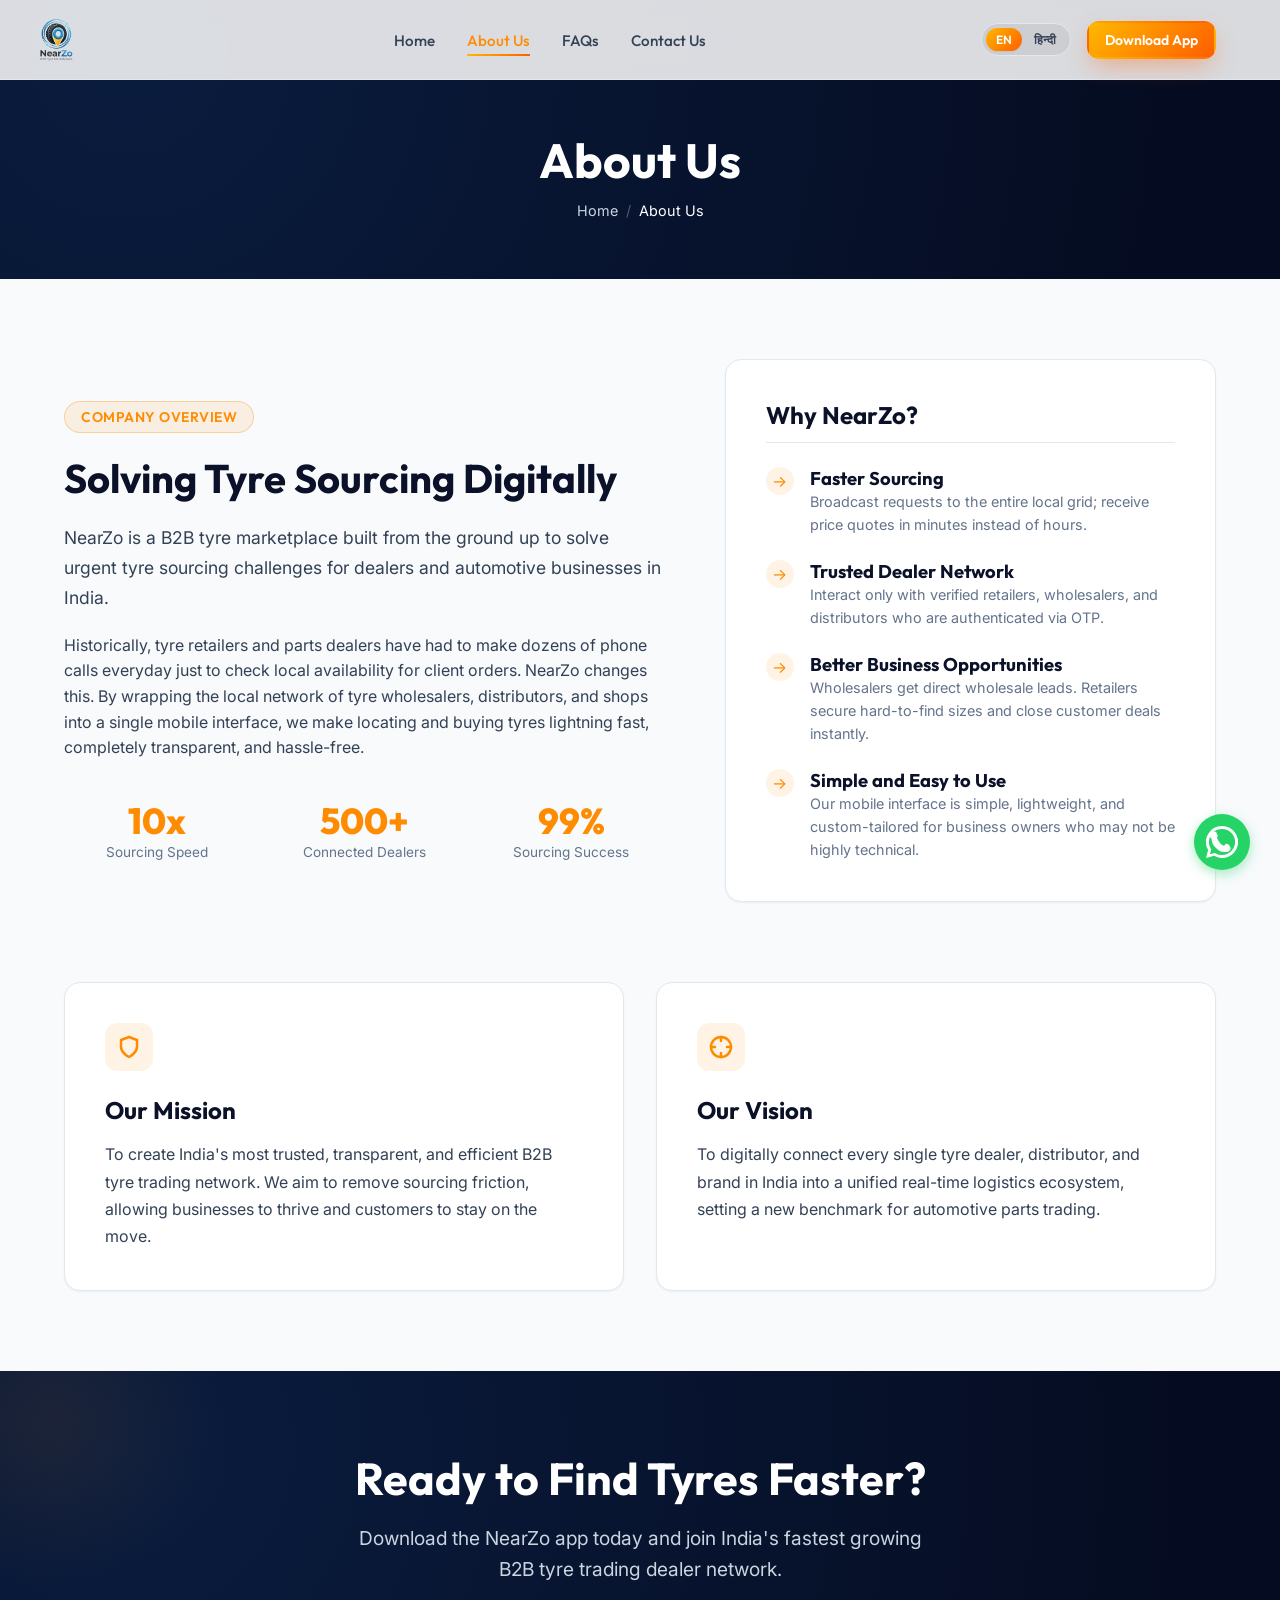
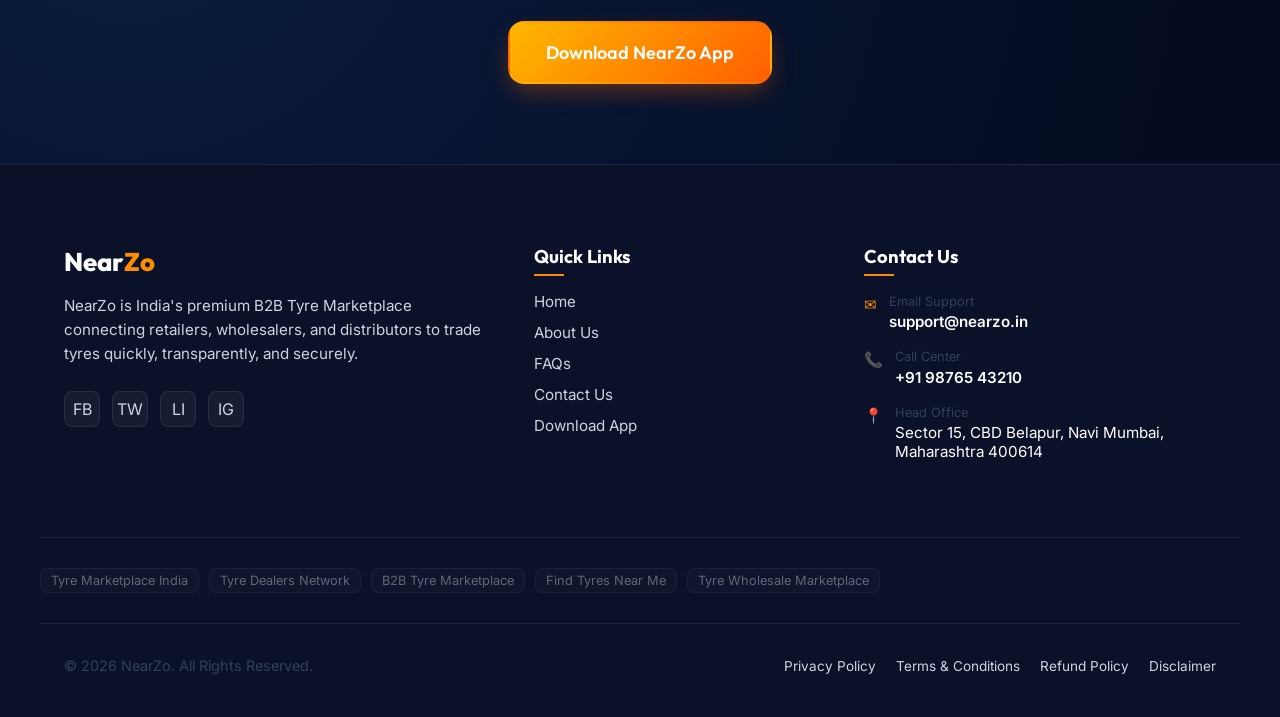
==== commit 1db4741c: "Add dynamic Hindi/English translation language switcher in header" ====
--- a/about.html
+++ b/about.html
@@ -27,15 +27,19 @@
       
       <!-- Desktop Navigation Menu -->
       <ul class="nav-menu">
-        <li><a href="index.html" class="nav-link">Home</a></li>
-        <li><a href="about.html" class="nav-link active">About Us</a></li>
-        <li><a href="faq.html" class="nav-link">FAQs</a></li>
-        <li><a href="contact.html" class="nav-link">Contact Us</a></li>
+        <li><a href="index.html" class="nav-link" data-translate="nav-home">Home</a></li>
+        <li><a href="about.html" class="nav-link active" data-translate="nav-about">About Us</a></li>
+        <li><a href="faq.html" class="nav-link" data-translate="nav-faq">FAQs</a></li>
+        <li><a href="contact.html" class="nav-link" data-translate="nav-contact">Contact Us</a></li>
       </ul>
       
       <!-- CTA Action Buttons -->
       <div class="nav-actions">
-        <a href="download.html" class="btn btn-primary btn-sm">Download App</a>
+        <div class="lang-switcher">
+          <button class="lang-btn lang-btn-en active">EN</button>
+          <button class="lang-btn lang-btn-hi">हिन्दी</button>
+        </div>
+        <a href="download.html" class="btn btn-primary btn-sm" data-translate="btn-download">Download App</a>
         <button class="hamburger" aria-label="Toggle Menu">
           <span></span>
           <span></span>
@@ -49,23 +53,29 @@
   <div class="overlay"></div>
   <div class="mobile-drawer">
     <ul class="mobile-nav">
-      <li><a href="index.html" class="mobile-nav-link">Home</a></li>
-      <li><a href="about.html" class="mobile-nav-link active">About Us</a></li>
-      <li><a href="faq.html" class="mobile-nav-link">FAQs</a></li>
-      <li><a href="contact.html" class="mobile-nav-link">Contact Us</a></li>
+      <li style="margin-bottom: 15px; padding: 0 4px;">
+        <div class="lang-switcher" style="width: 100%; display: flex; justify-content: space-around;">
+          <button class="lang-btn mobile-lang-btn-en active" style="flex: 1;">English</button>
+          <button class="lang-btn mobile-lang-btn-hi" style="flex: 1;">हिन्दी</button>
+        </div>
+      </li>
+      <li><a href="index.html" class="mobile-nav-link" data-translate="nav-home">Home</a></li>
+      <li><a href="about.html" class="mobile-nav-link active" data-translate="nav-about">About Us</a></li>
+      <li><a href="faq.html" class="mobile-nav-link" data-translate="nav-faq">FAQs</a></li>
+      <li><a href="contact.html" class="mobile-nav-link" data-translate="nav-contact">Contact Us</a></li>
       <li><a href="privacy.html" class="mobile-nav-link">Privacy Policy</a></li>
       <li><a href="terms.html" class="mobile-nav-link">Terms & Conditions</a></li>
     </ul>
     <div class="mobile-actions">
-      <a href="https://drive.google.com/file/d/1KY9a7E-q0NbKFfAXznCwFnb-aPPWeFNE/view?usp=sharing" target="_blank" class="btn btn-primary">Download APK</a>
-      <a href="contact.html" class="btn btn-secondary">Register as Dealer</a>
+      <a href="https://drive.google.com/file/d/1KY9a7E-q0NbKFfAXznCwFnb-aPPWeFNE/view?usp=sharing" target="_blank" class="btn btn-primary" data-translate="btn-download-apk">Download APK</a>
+      <a href="contact.html" class="btn btn-secondary" data-translate="btn-register">Register as Dealer</a>
     </div>
   </div>
 
   <!-- Page Header -->
   <section class="page-header">
     <div class="container">
-      <h1>About Us</h1>
+      <h1 data-translate="about-header-title">About Us</h1>
       <div class="page-breadcrumbs">
         <a href="index.html">Home</a>
         <span>/</span>
@@ -81,27 +91,23 @@
       <!-- Overview Grid -->
       <div class="about-overview-grid">
         <div>
-          <span class="badge">Company Overview</span>
+          <span class="badge" data-translate="about-over-badge">Company Overview</span>
           <h2 style="font-size:2.5rem; margin-bottom: 20px;">Solving Tyre Sourcing Digitally</h2>
-          <p style="font-size: 1.1rem; margin-bottom: 20px; line-height: 1.7;">
-            NearZo is a B2B tyre marketplace built from the ground up to solve urgent tyre sourcing challenges for dealers and automotive businesses in India.
-          </p>
-          <p style="color: var(--text-medium); margin-bottom: 24px;">
-            Historically, tyre retailers and parts dealers have had to make dozens of phone calls everyday just to check local availability for client orders. NearZo changes this. By wrapping the local network of tyre wholesalers, distributors, and shops into a single mobile interface, we make locating and buying tyres lightning fast, completely transparent, and hassle-free.
-          </p>
+          <p style="font-size: 1.1rem; margin-bottom: 20px; line-height: 1.7;" data-translate="about-over-p1">NearZo is a B2B tyre marketplace built from the ground up to solve urgent tyre sourcing challenges for dealers and automotive businesses in India.</p>
+          <p style="color: var(--text-medium); margin-bottom: 24px;" data-translate="about-over-p2">Historically, tyre retailers and parts dealers have had to make dozens of phone calls everyday just to check local availability for client orders. NearZo changes this. By wrapping the local network of tyre wholesalers, distributors, and shops into a single mobile interface, we make locating and buying tyres lightning fast, completely transparent, and hassle-free.</p>
           
           <div class="about-stats">
             <div class="stat-item">
               <div class="stat-value">10x</div>
-              <div class="stat-label">Sourcing Speed</div>
+              <div class="stat-label" data-translate="about-stat-1-label">Sourcing Speed</div>
             </div>
             <div class="stat-item">
               <div class="stat-value">500+</div>
-              <div class="stat-label">Connected Dealers</div>
+              <div class="stat-label" data-translate="about-stat-2-label">Connected Dealers</div>
             </div>
             <div class="stat-item">
               <div class="stat-value">99%</div>
-              <div class="stat-label">Sourcing Success</div>
+              <div class="stat-label" data-translate="about-stat-3-label">Sourcing Success</div>
             </div>
           </div>
         </div>
@@ -113,29 +119,29 @@
             <li class="benefit-list-item">
               <div class="benefit-check" style="background-color: rgba(255, 140, 0, 0.1); color: var(--primary-orange);">→</div>
               <div class="benefit-text">
-                <h4 style="font-family:'Outfit'; font-size:1.15rem; font-weight:700;">Faster Sourcing</h4>
-                <p style="font-size: 0.9rem;">Broadcast requests to the entire local grid; receive price quotes in minutes instead of hours.</p>
-              </div>
-            </li>
-            <li class="benefit-list-item">
-              <div class="benefit-check" style="background-color: rgba(255, 140, 0, 0.1); color: var(--primary-orange);">→</div>
-              <div class="benefit-text">
-                <h4 style="font-family:'Outfit'; font-size:1.15rem; font-weight:700;">Trusted Dealer Network</h4>
-                <p style="font-size: 0.9rem;">Interact only with verified retailers, wholesalers, and distributors who are authenticated via OTP.</p>
-              </div>
-            </li>
-            <li class="benefit-list-item">
-              <div class="benefit-check" style="background-color: rgba(255, 140, 0, 0.1); color: var(--primary-orange);">→</div>
-              <div class="benefit-text">
-                <h4 style="font-family:'Outfit'; font-size:1.15rem; font-weight:700;">Better Business Opportunities</h4>
-                <p style="font-size: 0.9rem;">Wholesalers get direct wholesale leads. Retailers secure hard-to-find sizes and close customer deals instantly.</p>
-              </div>
-            </li>
-            <li class="benefit-list-item">
-              <div class="benefit-check" style="background-color: rgba(255, 140, 0, 0.1); color: var(--primary-orange);">→</div>
-              <div class="benefit-text">
-                <h4 style="font-family:'Outfit'; font-size:1.15rem; font-weight:700;">Simple and Easy to Use</h4>
-                <p style="font-size: 0.9rem;">Our mobile interface is simple, lightweight, and custom-tailored for business owners who may not be highly technical.</p>
+                <h4 style="font-family:'Outfit'; font-size:1.15rem; font-weight:700;" data-translate="about-why-1-title">Faster Sourcing</h4>
+                <p style="font-size: 0.9rem;" data-translate="about-why-1-desc">Broadcast requests to the entire local grid; receive price quotes in minutes instead of hours.</p>
+              </div>
+            </li>
+            <li class="benefit-list-item">
+              <div class="benefit-check" style="background-color: rgba(255, 140, 0, 0.1); color: var(--primary-orange);">→</div>
+              <div class="benefit-text">
+                <h4 style="font-family:'Outfit'; font-size:1.15rem; font-weight:700;" data-translate="about-why-2-title">Trusted Dealer Network</h4>
+                <p style="font-size: 0.9rem;" data-translate="about-why-2-desc">Interact only with verified retailers, wholesalers, and distributors who are authenticated via OTP.</p>
+              </div>
+            </li>
+            <li class="benefit-list-item">
+              <div class="benefit-check" style="background-color: rgba(255, 140, 0, 0.1); color: var(--primary-orange);">→</div>
+              <div class="benefit-text">
+                <h4 style="font-family:'Outfit'; font-size:1.15rem; font-weight:700;" data-translate="about-why-3-title">Better Business Opportunities</h4>
+                <p style="font-size: 0.9rem;" data-translate="about-why-3-desc">Wholesalers get direct wholesale leads. Retailers secure hard-to-find sizes and close customer deals instantly.</p>
+              </div>
+            </li>
+            <li class="benefit-list-item">
+              <div class="benefit-check" style="background-color: rgba(255, 140, 0, 0.1); color: var(--primary-orange);">→</div>
+              <div class="benefit-text">
+                <h4 style="font-family:'Outfit'; font-size:1.15rem; font-weight:700;" data-translate="about-why-4-title">Simple and Easy to Use</h4>
+                <p style="font-size: 0.9rem;" data-translate="about-why-4-desc">Our mobile interface is simple, lightweight, and custom-tailored for business owners who may not be highly technical.</p>
               </div>
             </li>
           </ul>
@@ -149,10 +155,8 @@
           <div class="vision-card-icon">
             <svg width="24" height="24" viewBox="0 0 24 24" fill="none" stroke="currentColor" stroke-width="2.5" stroke-linecap="round" stroke-linejoin="round"><path d="M12 22s8-4 8-10V5l-8-3-8 3v7c0 6 8 10 8 10z"></path></svg>
           </div>
-          <h3>Our Mission</h3>
-          <p style="line-height:1.7; color: var(--text-medium);">
-            To create India's most trusted, transparent, and efficient B2B tyre trading network. We aim to remove sourcing friction, allowing businesses to thrive and customers to stay on the move.
-          </p>
+          <h3 data-translate="about-mission-title">Our Mission</h3>
+          <p style="line-height:1.7; color: var(--text-medium);" data-translate="about-mission-desc">To create India's most trusted, transparent, and efficient B2B tyre trading network. We aim to remove sourcing friction, allowing businesses to thrive and customers to stay on the move.</p>
         </div>
         
         <!-- Vision Card -->
@@ -160,10 +164,8 @@
           <div class="vision-card-icon">
             <svg width="24" height="24" viewBox="0 0 24 24" fill="none" stroke="currentColor" stroke-width="2.5" stroke-linecap="round" stroke-linejoin="round"><circle cx="12" cy="12" r="10"></circle><line x1="22" y1="12" x2="18" y2="12"></line><line x1="6" y1="12" x2="2" y2="12"></line><line x1="12" y1="6" x2="12" y2="2"></line><line x1="12" y1="22" x2="12" y2="18"></line></svg>
           </div>
-          <h3>Our Vision</h3>
-          <p style="line-height:1.7; color: var(--text-medium);">
-            To digitally connect every single tyre dealer, distributor, and brand in India into a unified real-time logistics ecosystem, setting a new benchmark for automotive parts trading.
-          </p>
+          <h3 data-translate="about-vision-title">Our Vision</h3>
+          <p style="line-height:1.7; color: var(--text-medium);" data-translate="about-vision-desc">To digitally connect every single tyre dealer, distributor, and brand in India into a unified real-time logistics ecosystem, setting a new benchmark for automotive parts trading.</p>
         </div>
       </div>
       
--- a/style.css
+++ b/style.css
@@ -2008,3 +2008,51 @@
 .toast-notification.show {
   top: 30px;
 }
+
+/* --- Language Switcher Toggle Pill --- */
+.lang-switcher {
+  display: inline-flex;
+  background-color: rgba(0, 0, 0, 0.06);
+  border: 1px solid var(--border-color);
+  padding: 4px;
+  border-radius: var(--radius-full);
+  gap: 2px;
+  align-items: center;
+}
+
+header.scrolled .lang-switcher {
+  background-color: rgba(0, 0, 0, 0.04);
+}
+
+.lang-btn {
+  background: transparent;
+  border: none;
+  font-family: 'Outfit', sans-serif;
+  font-weight: 600;
+  font-size: 0.75rem;
+  padding: 4px 10px;
+  border-radius: var(--radius-full);
+  cursor: pointer;
+  color: var(--text-medium);
+  transition: var(--transition-fast);
+  display: flex;
+  align-items: center;
+  justify-content: center;
+}
+
+.lang-btn.active {
+  background: var(--primary-orange-gradient);
+  color: var(--text-light);
+  box-shadow: var(--shadow-sm);
+}
+
+.lang-btn:hover:not(.active) {
+  color: var(--primary-orange);
+}
+
+@media (max-width: 992px) {
+  .lang-switcher {
+    margin-right: 10px;
+  }
+}
+
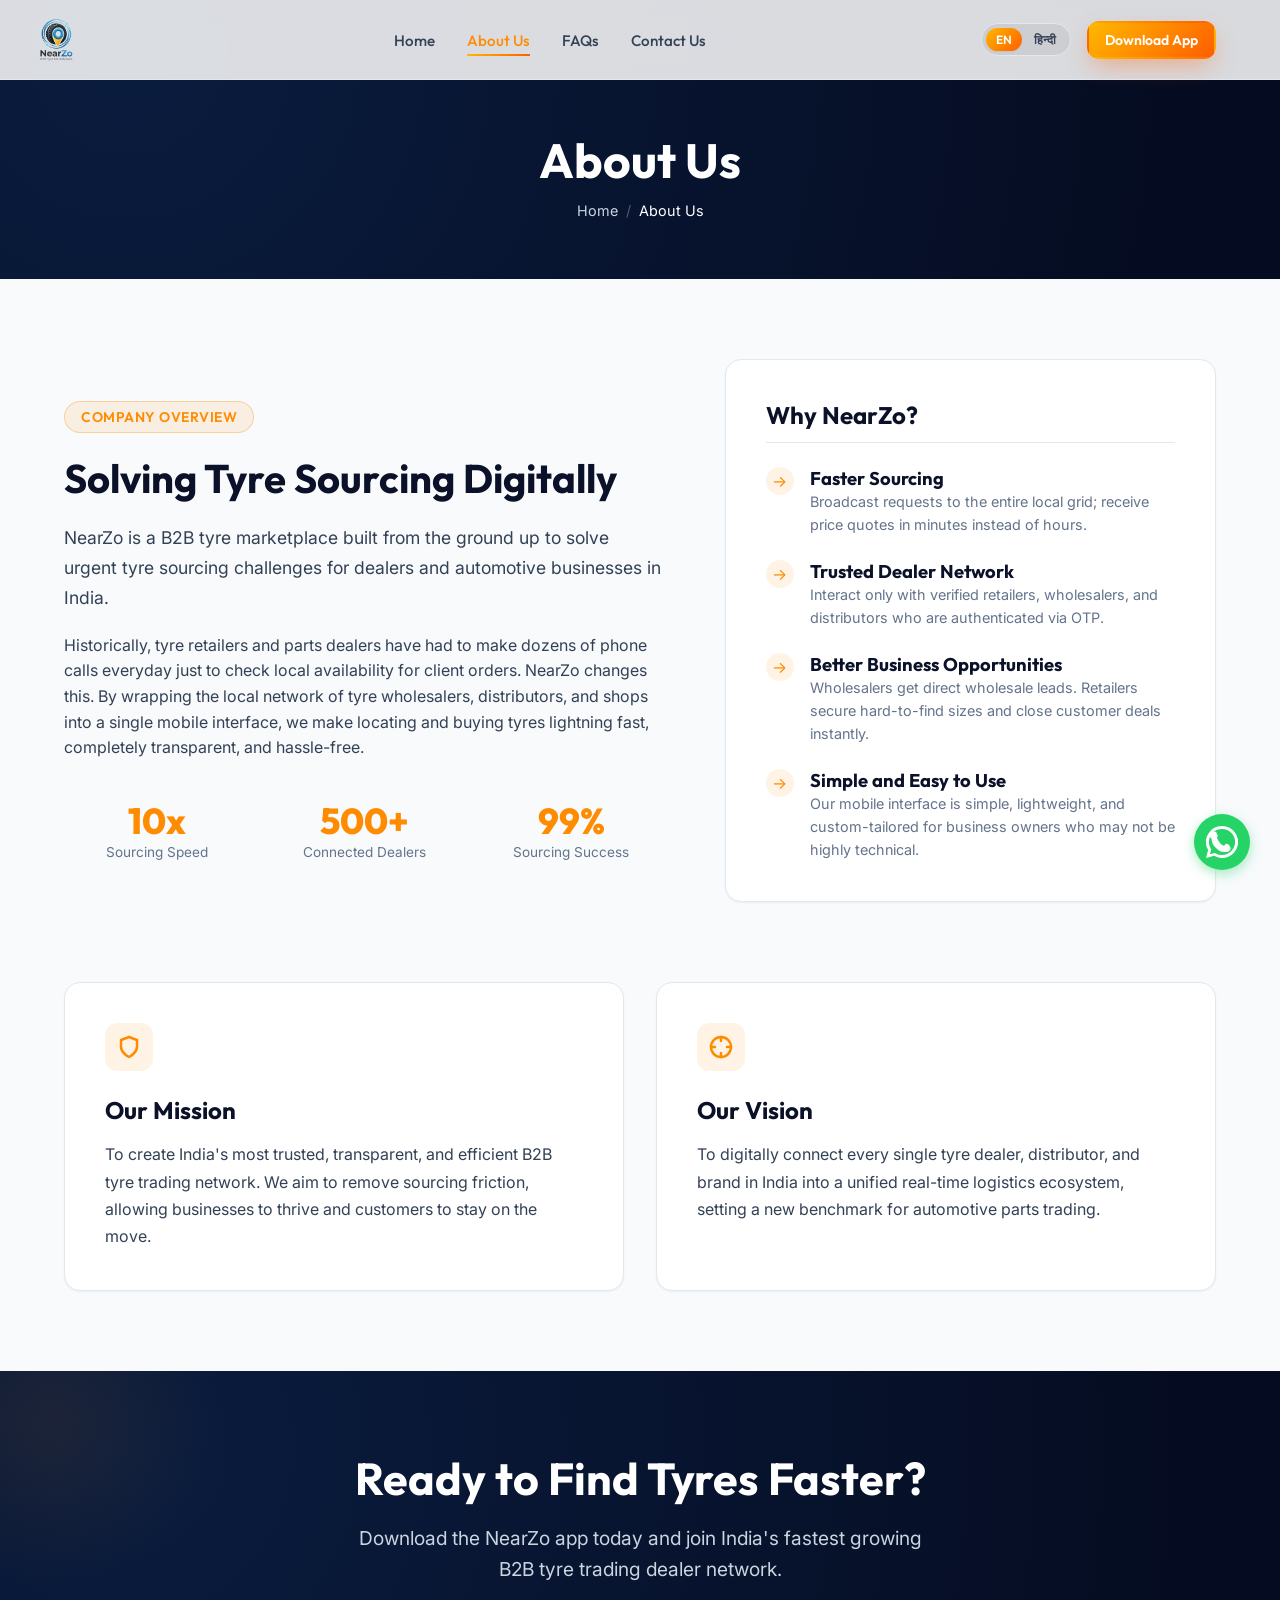
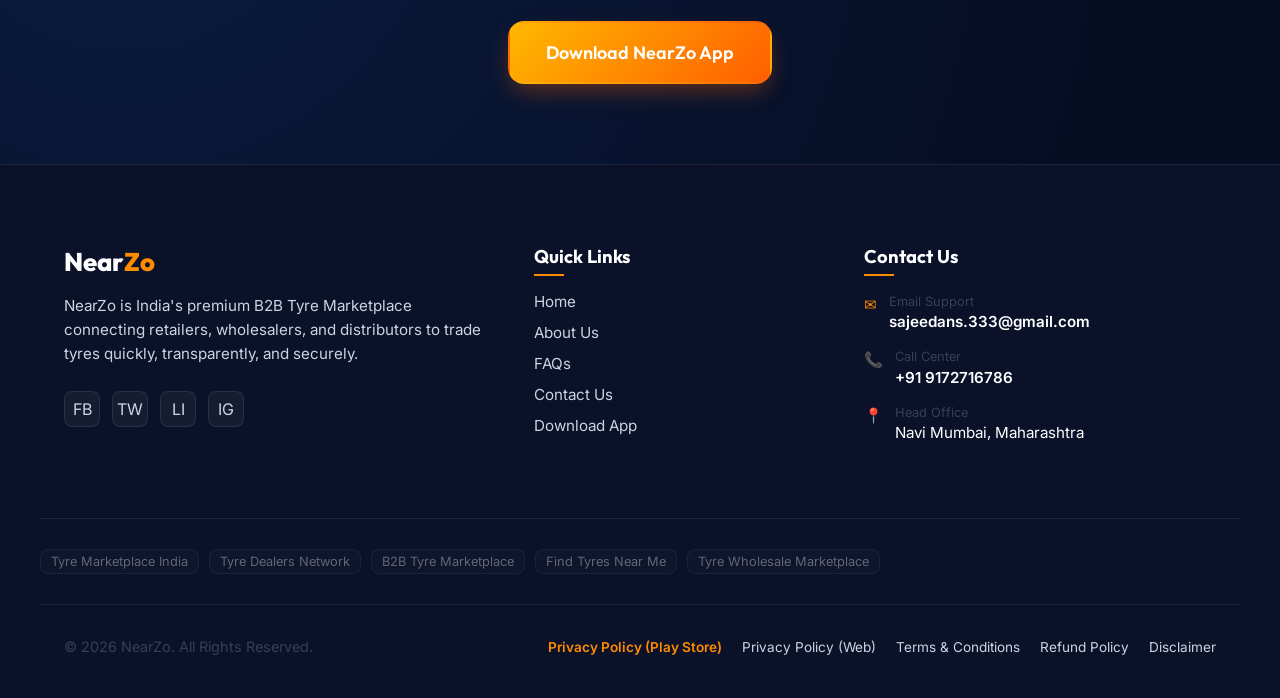
==== commit 25b822a8: "Update contact details globally and add new Play Store Privacy Policy page" ====
--- a/about.html
+++ b/about.html
@@ -218,21 +218,21 @@
           <span class="footer-contact-icon">✉</span>
           <div>
             <p style="font-size: 0.8rem; margin:0;">Email Support</p>
-            <a href="mailto:support@nearzo.in" style="font-size:0.95rem; font-weight:600; color:#FFF;">support@nearzo.in</a>
+            <a href="mailto:sajeedans.333@gmail.com" style="font-size:0.95rem; font-weight:600; color:#FFF;">sajeedans.333@gmail.com</a>
           </div>
         </div>
         <div class="footer-contact-item">
           <span class="footer-contact-icon">📞</span>
           <div>
             <p style="font-size: 0.8rem; margin:0;">Call Center</p>
-            <a href="tel:+919876543210" style="font-size:0.95rem; font-weight:600; color:#FFF;">+91 98765 43210</a>
+            <a href="tel:+919172716786" style="font-size:0.95rem; font-weight:600; color:#FFF;">+91 9172716786</a>
           </div>
         </div>
         <div class="footer-contact-item">
           <span class="footer-contact-icon">📍</span>
           <div>
             <p style="font-size: 0.8rem; margin:0;">Head Office</p>
-            <span style="font-size:0.95rem; color:#FFF;">Sector 15, CBD Belapur, Navi Mumbai, Maharashtra 400614</span>
+            <span style="font-size:0.95rem; color:#FFF;">Navi Mumbai, Maharashtra</span>
           </div>
         </div>
       </div>
@@ -249,7 +249,8 @@
     <div class="container footer-bottom">
       <p>© 2026 NearZo. All Rights Reserved.</p>
       <div class="footer-legal-inline">
-        <a href="privacy.html" class="footer-link" style="font-size: 0.85rem;">Privacy Policy</a>
+        <a href="policy.html" class="footer-link" style="font-size: 0.85rem; font-weight: 600; color: var(--primary-orange);">Privacy Policy (Play Store)</a>
+        <a href="privacy.html" class="footer-link" style="font-size: 0.85rem;">Privacy Policy (Web)</a>
         <a href="terms.html" class="footer-link" style="font-size: 0.85rem;">Terms & Conditions</a>
         <a href="refund.html" class="footer-link" style="font-size: 0.85rem;">Refund Policy</a>
         <a href="disclaimer.html" class="footer-link" style="font-size: 0.85rem;">Disclaimer</a>
@@ -258,7 +259,7 @@
   </footer>
 
   <!-- Floating WhatsApp Chat Button -->
-  <a href="https://wa.me/919876543210?text=Hi%20NearZo%2C%20I%20am%20interested%20in%20registering%20as%20a%20tyre%20dealer." class="whatsapp-chat-btn" target="_blank" aria-label="Chat with NearZo on WhatsApp">
+  <a href="https://wa.me/919172716786?text=Hi%20NearZo%2C%20I%20am%20interested%20in%20registering%20as%20a%20tyre%20dealer." class="whatsapp-chat-btn" target="_blank" aria-label="Chat with NearZo on WhatsApp">
     <svg width="32" height="32" viewBox="0 0 24 24" fill="currentColor" style="display:block; margin:auto;">
       <path d="M12 0a12 12 0 0 0-10.4 18l-1.6 6 6.1-1.6A12 12 0 1 0 12 0zm0 21.8a9.8 9.8 0 0 1-5-1.4l-.4-.2-3.7 1 1-3.6-.2-.4A9.8 9.8 0 1 1 12 21.8zm5.4-7.5c-.3-.2-1.7-.8-2-.9-.3-.1-.5-.2-.7.1-.2.3-.8 1-.9 1.2-.2.2-.3.2-.6.1A8 8 0 0 1 9.3 11c-.7-1.2-1.1-2.6-1.1-2.6.2-.2.5-.5.6-.7v-.6c-.1-.3-.7-1.7-1-2.3-.3-.6-.6-.5-.8-.5H6c-.2 0-.6.1-.9.4A2.7 2.7 0 0 0 4.2 9.6c0 1.9.9 3.8 1 4 0 .2 2.6 4.1 6.5 5.7h1.4c1 .3 2.1.2 2.8.1.7-.1 2-.8 2.3-1.6.3-.8.3-1.5.2-1.6 0-.2-.2-.3-.5-.4z"/>
     </svg>
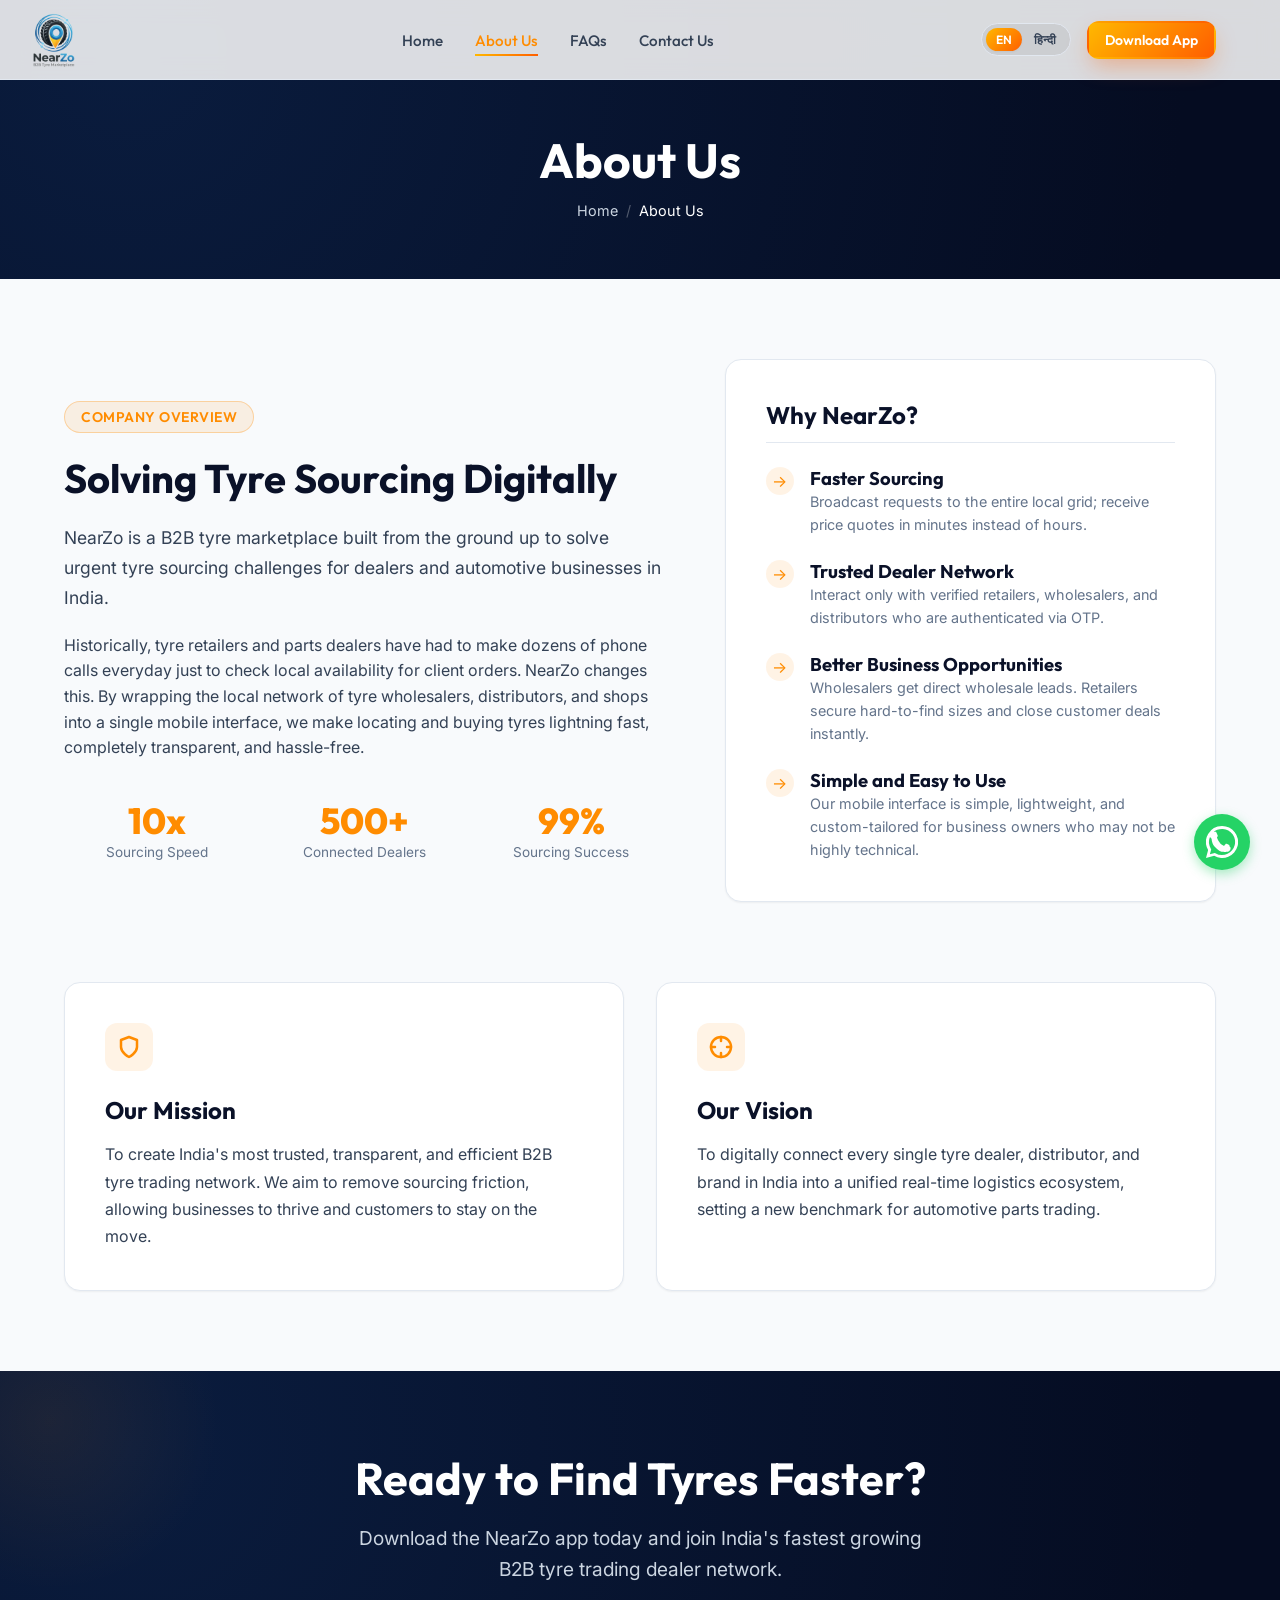
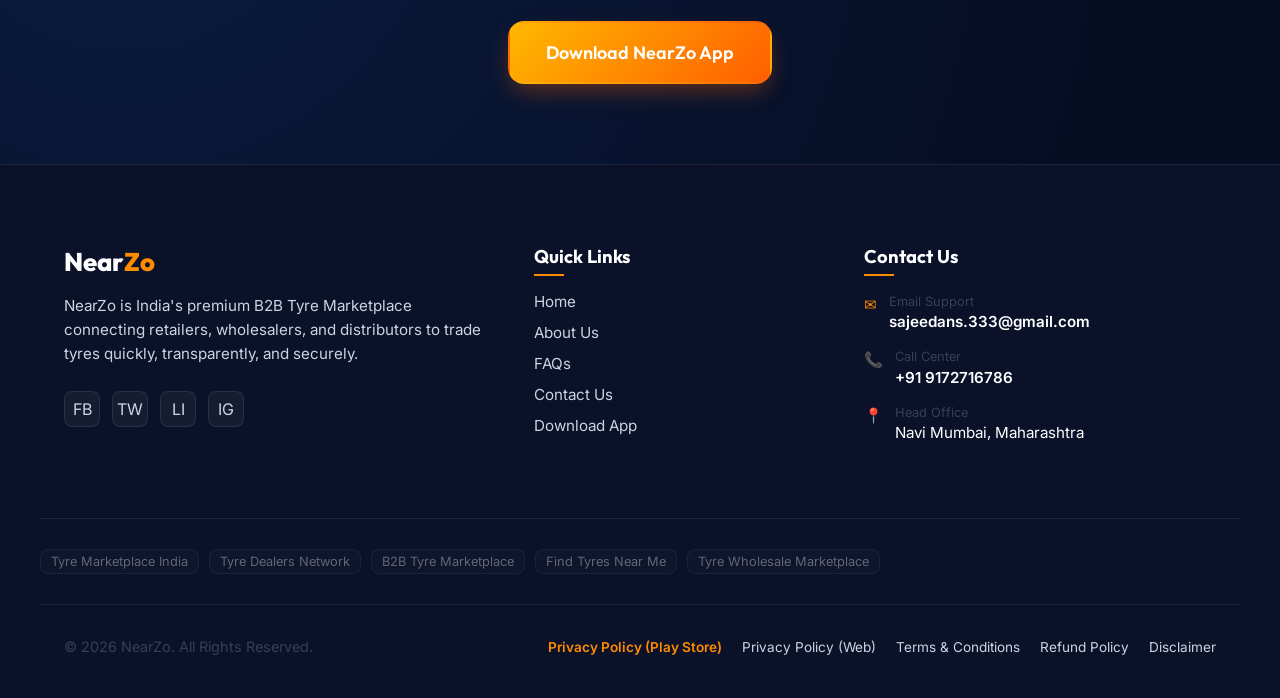
==== commit 32c387f2: "Add Facebook page and LinkedIn redirect links to footers of all pages" ====
--- a/about.html
+++ b/about.html
@@ -194,9 +194,9 @@
           NearZo is India's premium B2B Tyre Marketplace connecting retailers, wholesalers, and distributors to trade tyres quickly, transparently, and securely.
         </p>
         <div class="footer-socials">
-          <a href="#" class="social-icon" aria-label="Facebook">FB</a>
+          <a href="https://www.facebook.com/profile.php?id=61590907642189" target="_blank" class="social-icon" aria-label="Facebook">FB</a>
           <a href="#" class="social-icon" aria-label="Twitter">TW</a>
-          <a href="#" class="social-icon" aria-label="LinkedIn">LI</a>
+          <a href="https://www.linkedin.com/company/nearzo/?viewAsMember=true" target="_blank" class="social-icon" aria-label="LinkedIn">LI</a>
           <a href="#" class="social-icon" aria-label="Instagram">IG</a>
         </div>
       </div>
--- a/style.css
+++ b/style.css
@@ -280,15 +280,15 @@
 }
 
 .logo-img {
-  height: 125px;
+  height: 160px;
   width: auto;
+  margin: -45px -45px;
+  object-fit: contain;
+}
+
+header.scrolled .logo-img {
+  height: 140px;
   margin: -35px -35px;
-  object-fit: contain;
-}
-
-header.scrolled .logo-img {
-  height: 110px;
-  margin: -30px -30px;
 }
 
 .nav-menu {
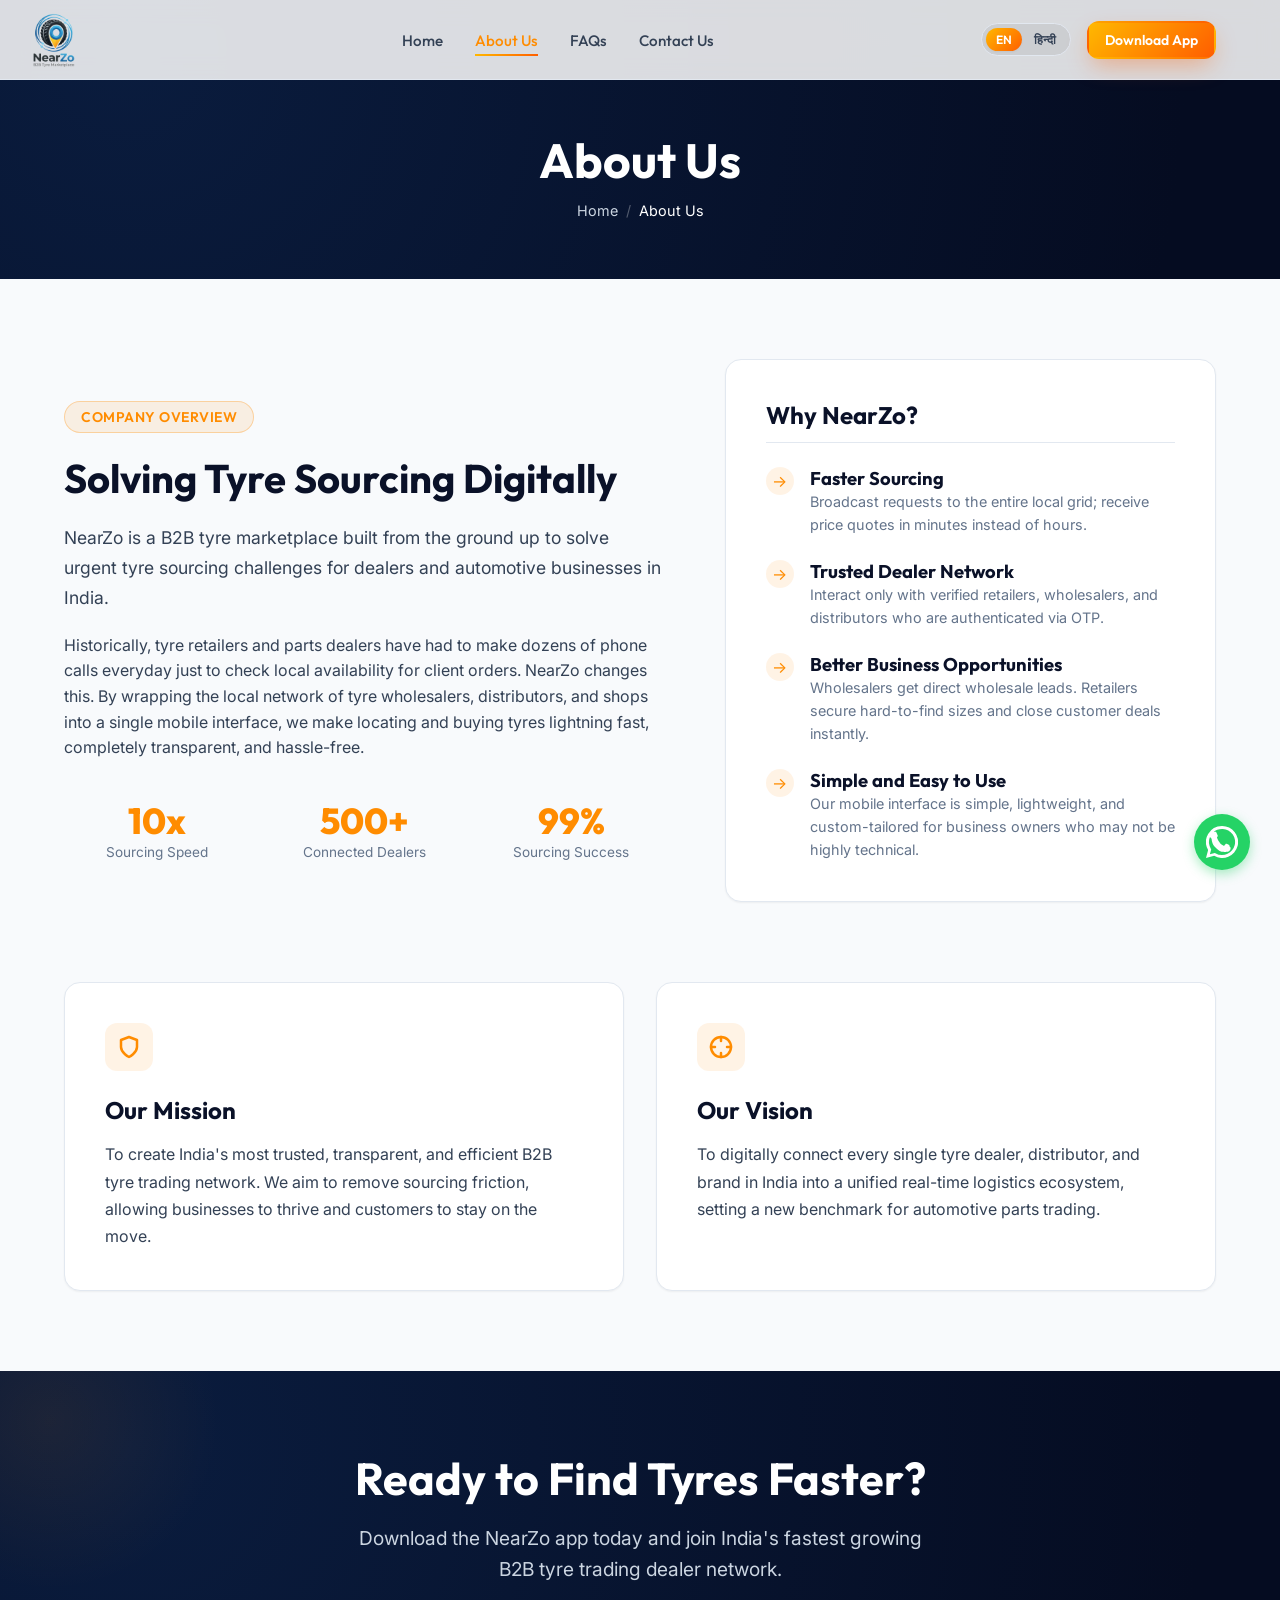
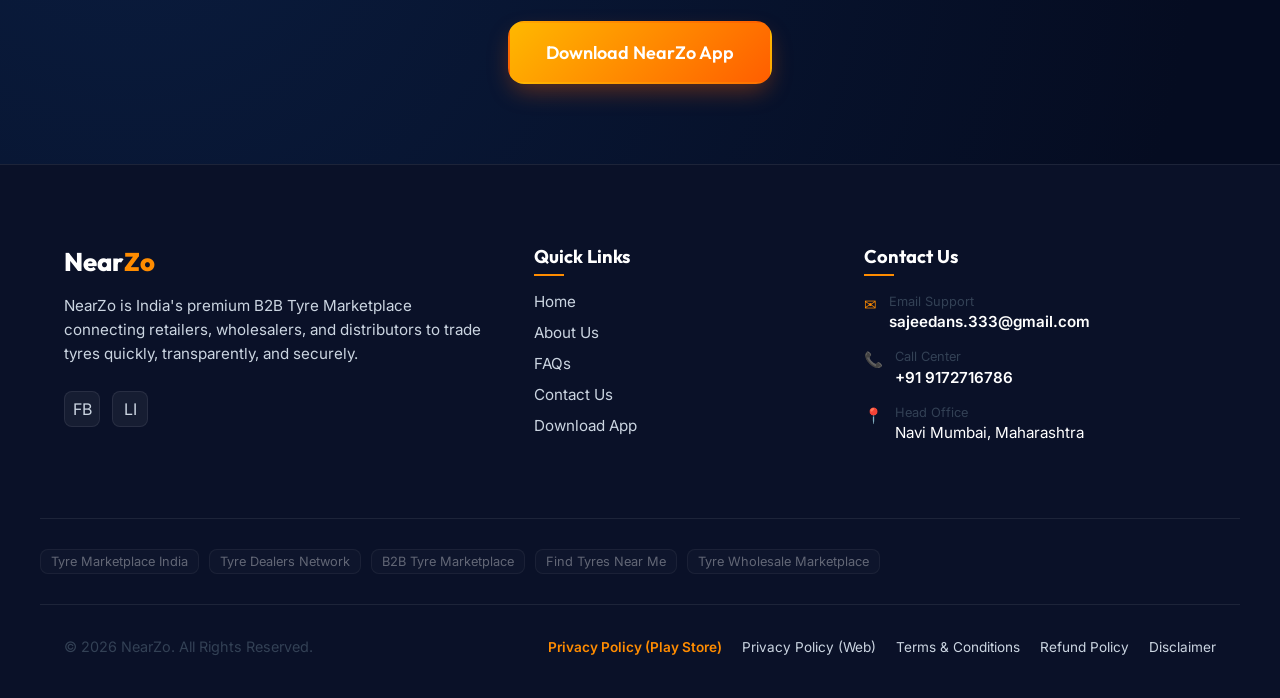
==== commit 800baba5: "Remove Twitter and Instagram links from footers of all pages" ====
--- a/about.html
+++ b/about.html
@@ -195,9 +195,7 @@
         </p>
         <div class="footer-socials">
           <a href="https://www.facebook.com/profile.php?id=61590907642189" target="_blank" class="social-icon" aria-label="Facebook">FB</a>
-          <a href="#" class="social-icon" aria-label="Twitter">TW</a>
           <a href="https://www.linkedin.com/company/nearzo/?viewAsMember=true" target="_blank" class="social-icon" aria-label="LinkedIn">LI</a>
-          <a href="#" class="social-icon" aria-label="Instagram">IG</a>
         </div>
       </div>
       
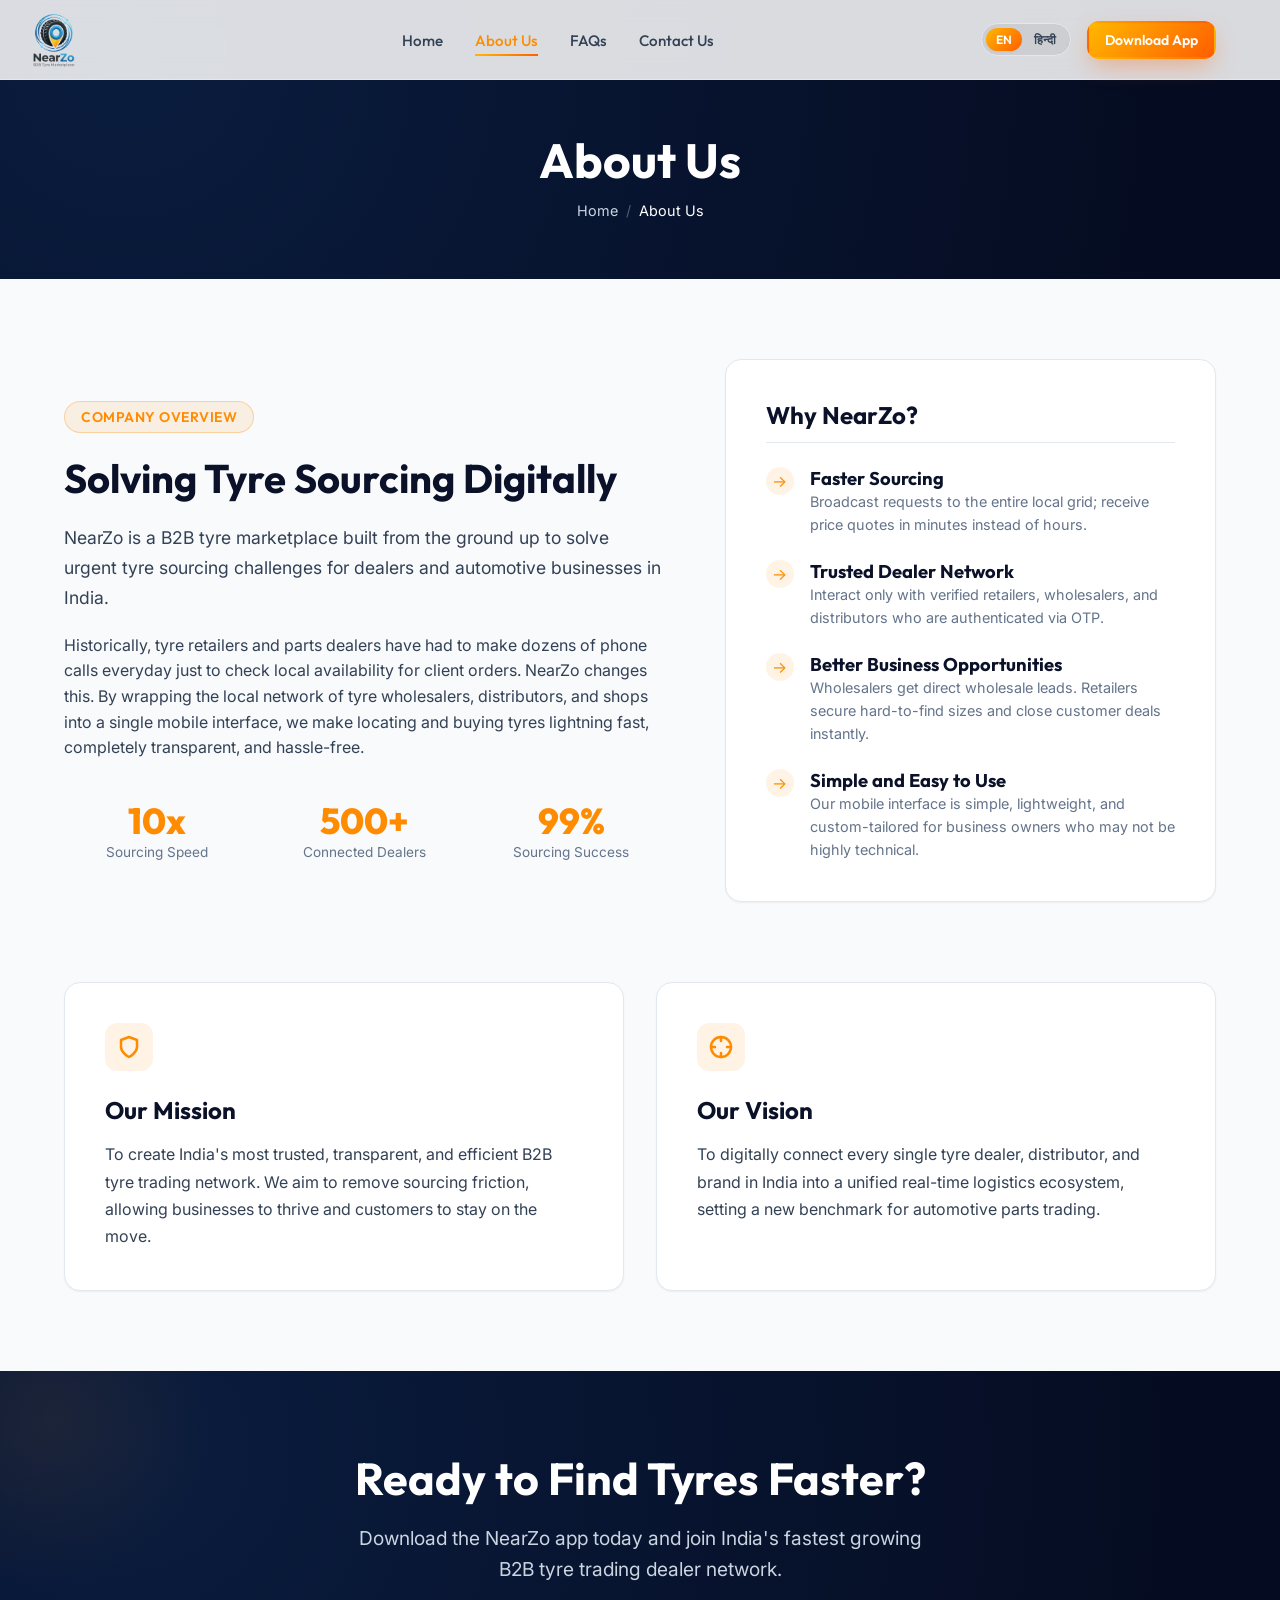
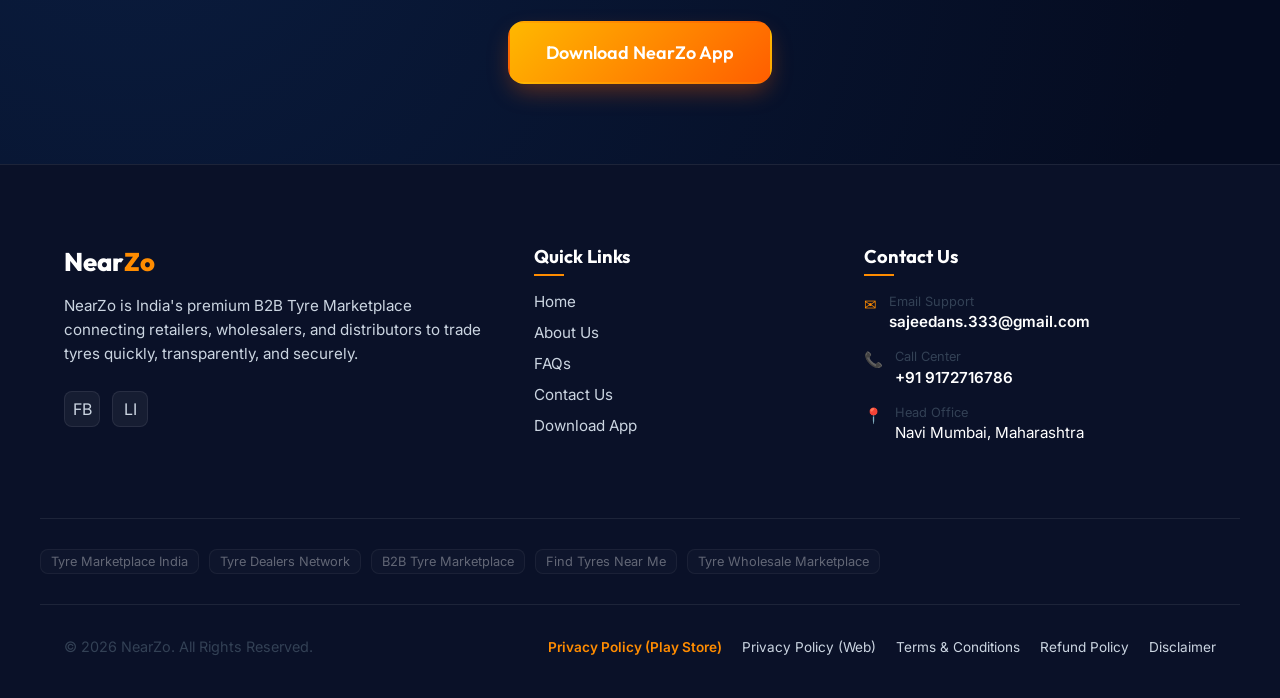
==== commit 37872bed: "Remove floating WhatsApp button from all pages" ====
--- a/about.html
+++ b/about.html
@@ -256,12 +256,7 @@
     </div>
   </footer>
 
-  <!-- Floating WhatsApp Chat Button -->
-  <a href="https://wa.me/919172716786?text=Hi%20NearZo%2C%20I%20am%20interested%20in%20registering%20as%20a%20tyre%20dealer." class="whatsapp-chat-btn" target="_blank" aria-label="Chat with NearZo on WhatsApp">
-    <svg width="32" height="32" viewBox="0 0 24 24" fill="currentColor" style="display:block; margin:auto;">
-      <path d="M12 0a12 12 0 0 0-10.4 18l-1.6 6 6.1-1.6A12 12 0 1 0 12 0zm0 21.8a9.8 9.8 0 0 1-5-1.4l-.4-.2-3.7 1 1-3.6-.2-.4A9.8 9.8 0 1 1 12 21.8zm5.4-7.5c-.3-.2-1.7-.8-2-.9-.3-.1-.5-.2-.7.1-.2.3-.8 1-.9 1.2-.2.2-.3.2-.6.1A8 8 0 0 1 9.3 11c-.7-1.2-1.1-2.6-1.1-2.6.2-.2.5-.5.6-.7v-.6c-.1-.3-.7-1.7-1-2.3-.3-.6-.6-.5-.8-.5H6c-.2 0-.6.1-.9.4A2.7 2.7 0 0 0 4.2 9.6c0 1.9.9 3.8 1 4 0 .2 2.6 4.1 6.5 5.7h1.4c1 .3 2.1.2 2.8.1.7-.1 2-.8 2.3-1.6.3-.8.3-1.5.2-1.6 0-.2-.2-.3-.5-.4z"/>
-    </svg>
-  </a>
+
 
   <!-- Sticky Bottom Download Bar (Mobile Only) -->
   <div class="mobile-download-sticky-bar">
